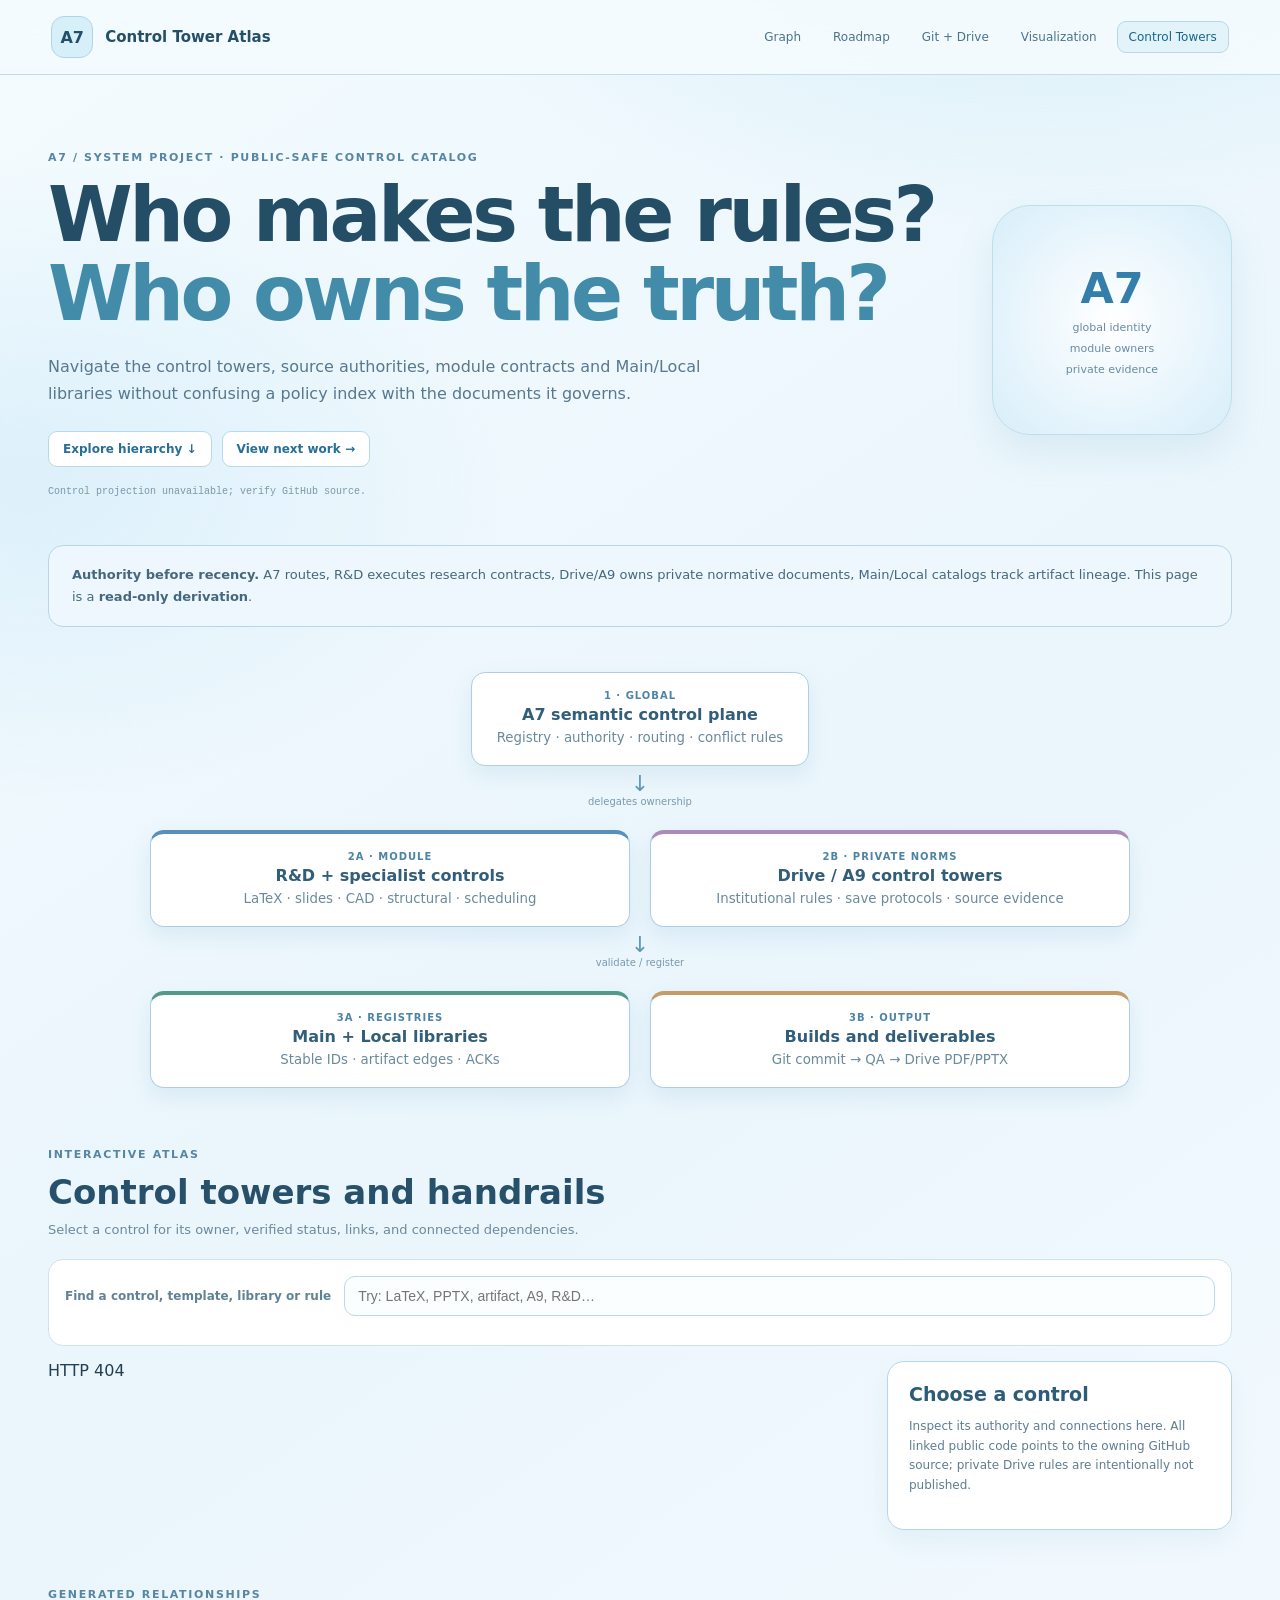
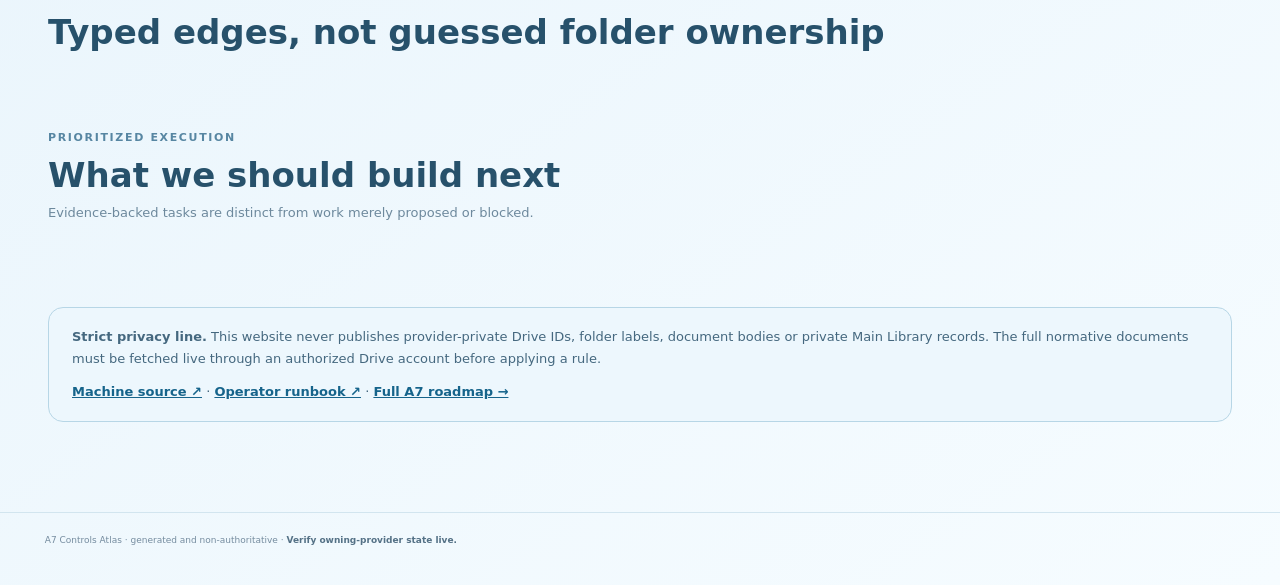
==== site/control-towers.html @ a7146579 "A7-SEQ-000015: add governed control tower atlas and navigable source map" ====
<!doctype html>
<html lang="en"><head><meta charset="utf-8"><meta name="viewport" content="width=device-width,initial-scale=1"><meta name="theme-color" content="#eff8fc">
<title>A7 · Control Tower Navigator</title><meta name="description" content="Evidence-linked public-safe hierarchy: A7 global governance, R&D executable controls, Drive/A9 private authorities, and Main/Local libraries.">
<link rel="stylesheet" href="assets/styles.css"><link rel="stylesheet" href="assets/sky-theme.css"><link rel="stylesheet" href="assets/control-towers.css"></head>
<body><header class="ct-top"><a href="./" class="ct-logo"><span>A7</span><strong>Control Tower Atlas</strong></a><nav aria-label="Control tower navigation"><a href="./">Graph</a><a href="roadmap.html">Roadmap</a><a href="governance.html">Git + Drive</a><a href="visualization-workspace.html">Visualization</a><a class="current" href="control-towers.html" aria-current="page">Control Towers</a></nav></header>
<main class="ct-shell"><section class="ct-hero"><div><p class="ct-eyebrow">A7 / SYSTEM PROJECT · PUBLIC-SAFE CONTROL CATALOG</p><h1>Who makes the rules?<br><em>Who owns the truth?</em></h1><p>Navigate the control towers, source authorities, module contracts and Main/Local libraries without confusing a policy index with the documents it governs.</p><div class="ct-quick"><a href="#explore">Explore hierarchy ↓</a><a href="#priorities">View next work →</a></div><small id="ct-metadata">Loading validated machine projection…</small></div><div class="ct-emblem" aria-hidden="true"><span>A7</span><i>global identity</i><i>module owners</i><i>private evidence</i></div></section>
<section class="ct-boundary"><b>Authority before recency.</b> A7 routes, R&D executes research contracts, Drive/A9 owns private normative documents, Main/Local catalogs track artifact lineage. This page is a <strong>read-only derivation</strong>.</section>
<section class="ct-flow" aria-label="Control hierarchy from master to artifacts">
<div class="ct-level"><span>1 · GLOBAL</span><strong>A7 semantic control plane</strong><small>Registry · authority · routing · conflict rules</small></div><div class="ct-arrow">↓ <small>delegates ownership</small></div>
<div class="ct-parallel"><div class="ct-level module"><span>2A · MODULE</span><strong>R&D + specialist controls</strong><small>LaTeX · slides · CAD · structural · scheduling</small></div><div class="ct-level drive"><span>2B · PRIVATE NORMS</span><strong>Drive / A9 control towers</strong><small>Institutional rules · save protocols · source evidence</small></div></div>
<div class="ct-arrow">↓ <small>validate / register</small></div>
<div class="ct-parallel"><div class="ct-level library"><span>3A · REGISTRIES</span><strong>Main + Local libraries</strong><small>Stable IDs · artifact edges · ACKs</small></div><div class="ct-level artifact"><span>3B · OUTPUT</span><strong>Builds and deliverables</strong><small>Git commit → QA → Drive PDF/PPTX</small></div></div></section>
<section id="explore" class="ct-section"><div class="ct-heading"><p>INTERACTIVE ATLAS</p><h2>Control towers and handrails</h2><span>Select a control for its owner, verified status, links, and connected dependencies.</span></div>
<div class="ct-toolbar"><label for="ct-search">Find a control, template, library or rule</label><input id="ct-search" type="search" placeholder="Try: LaTeX, PPTX, artifact, A9, R&D…"><div id="ct-filters" class="ct-filters"></div></div>
<div class="ct-workspace"><div id="ct-cards" class="ct-cards" role="list"></div><aside id="ct-inspector" class="ct-inspector" aria-live="polite"><h3>Choose a control</h3><p>Inspect its authority and connections here. All linked public code points to the owning GitHub source; private Drive rules are intentionally not published.</p></aside></div></section>
<section class="ct-section"><div class="ct-heading"><p>GENERATED RELATIONSHIPS</p><h2>Typed edges, not guessed folder ownership</h2></div><div class="ct-relations" id="ct-relations"></div></section>
<section class="ct-section" id="priorities"><div class="ct-heading"><p>PRIORITIZED EXECUTION</p><h2>What we should build next</h2><span>Evidence-backed tasks are distinct from work merely proposed or blocked.</span></div><div class="ct-plan" id="ct-plan"></div></section>
<section class="ct-boundary ct-bottom"><strong>Strict privacy line.</strong> This website never publishes provider-private Drive IDs, folder labels, document bodies or private Main Library records. The full normative documents must be fetched live through an authorized Drive account before applying a rule.<p><a href="https://github.com/FabinGurung/JP_A7_System_Registry_and_Knowledge_Graph/blob/main/registry/controls/control-tower-map.json" target="_blank" rel="noreferrer">Machine source ↗</a> · <a href="https://github.com/FabinGurung/JP_A7_System_Registry_and_Knowledge_Graph/blob/main/docs/CONTROL_TOWERS_READ_FIRST.md" target="_blank" rel="noreferrer">Operator runbook ↗</a> · <a href="roadmap.html">Full A7 roadmap →</a></p></section></main>
<footer><span>A7 Controls Atlas · generated and non-authoritative · <strong>Verify owning-provider state live.</strong></span></footer>
<script src="assets/control-towers.js" defer></script></body></html>
---- site/assets/styles.css ----
:root{--bg:#020617;--bg2:#07101f;--panel:#081221cc;--panel2:#0b1628;--line:#1e293b;--line2:#334155;--text:#e5edf7;--muted:#8ea0b8;--violet:#a78bfa;--cyan:#22d3ee;--blue:#60a5fa;--amber:#f59e0b;--green:#34d399;--pink:#f472b6;--danger:#fb7185;--shadow:0 18px 60px #0008;--radius:18px}
*{box-sizing:border-box}html{background:var(--bg);color-scheme:dark}body{margin:0;font-family:Inter,ui-sans-serif,system-ui,-apple-system,BlinkMacSystemFont,"Segoe UI",sans-serif;color:var(--text);background:radial-gradient(1000px 620px at 70% -120px,#312e8144,transparent 62%),radial-gradient(900px 640px at -5% 28%,#08334455,transparent 60%),var(--bg);min-height:100vh}.noise{position:fixed;inset:0;pointer-events:none;opacity:.09;background-image:url("data:image/svg+xml,%3Csvg viewBox='0 0 160 160' xmlns='http://www.w3.org/2000/svg'%3E%3Cfilter id='n'%3E%3CfeTurbulence type='fractalNoise' baseFrequency='.9' numOctaves='3' stitchTiles='stitch'/%3E%3C/filter%3E%3Crect width='100%25' height='100%25' filter='url(%23n)' opacity='.22'/%3E%3C/svg%3E");mix-blend-mode:soft-light}.topbar{height:72px;padding:0 clamp(18px,4vw,56px);display:flex;align-items:center;justify-content:space-between;border-bottom:1px solid #ffffff12;background:#020617c9;backdrop-filter:blur(18px);position:sticky;top:0;z-index:30}.brand{display:flex;align-items:center;gap:12px;color:inherit;text-decoration:none}.brand-mark{display:grid;place-items:center;width:39px;height:39px;border:1px solid #8b5cf6aa;border-radius:12px;background:linear-gradient(145deg,#7c3aed55,#0e749055);box-shadow:inset 0 0 24px #a78bfa22;color:#fff;font-weight:800}.brand strong,.brand small{display:block}.brand strong{font-size:14px;letter-spacing:.02em}.brand small{color:var(--muted);font-size:11px;margin-top:2px}.top-actions{display:flex;align-items:center;gap:12px}.ghost-link,.icon-button{border:1px solid var(--line2);background:#0f172a99;color:var(--text);border-radius:10px;padding:8px 12px;text-decoration:none;font-size:12px}.icon-button{font-size:20px;width:38px;height:38px;padding:0;cursor:pointer}.status-pill{display:flex;gap:7px;align-items:center;border:1px solid #14532d;background:#052e1a88;color:#a7f3d0;border-radius:999px;padding:7px 11px;font-size:11px;font-weight:700}.status-pill i{width:7px;height:7px;background:var(--green);border-radius:50%;box-shadow:0 0 12px var(--green)}.shell{max-width:1500px;margin:0 auto;padding:0 clamp(16px,3.5vw,48px) 80px}.hero{min-height:360px;display:flex;align-items:center;justify-content:space-between;gap:40px;padding:58px 0 32px}.eyebrow,.kicker{margin:0 0 10px;color:#8b9ab0;font-size:10px;font-weight:800;letter-spacing:.18em}.hero h1{font-size:clamp(42px,6vw,78px);line-height:.98;margin:0;letter-spacing:-.055em;max-width:900px}.hero h1 span{background:linear-gradient(90deg,#c4b5fd,#67e8f9 62%,#6ee7b7);-webkit-background-clip:text;background-clip:text;color:transparent}.hero-copy{max-width:720px;color:#9eafc4;font-size:16px;line-height:1.7;margin:22px 0 0}.hero-orbit{width:240px;height:240px;position:relative;flex:0 0 240px;display:grid;place-items:center}.core{width:66px;height:66px;display:grid;place-items:center;border-radius:50%;border:1px solid #a78bfa;background:#111827;box-shadow:0 0 60px #7c3aed88,0 0 0 16px #7c3aed11;font-weight:900;font-size:20px}.orbit{position:absolute;border-radius:50%;border:1px solid #64748b55}.orbit-a{inset:22px;animation:spin 18s linear infinite}.orbit-a:before,.orbit-b:after{content:"";position:absolute;width:9px;height:9px;background:var(--cyan);border-radius:50%;box-shadow:0 0 16px var(--cyan)}.orbit-a:before{left:13px;top:40px}.orbit-b{inset:52px;animation:spin 12s linear reverse infinite}.orbit-b:after{right:1px;bottom:35px;background:var(--violet)}@keyframes spin{to{transform:rotate(360deg)}}.metrics{display:grid;grid-template-columns:repeat(8,1fr);gap:10px;margin:0 0 28px}.metric{border:1px solid var(--line);background:linear-gradient(180deg,#0d1726cc,#08111dcc);border-radius:14px;padding:14px 15px;min-height:86px}.metric strong{display:block;font-size:27px;letter-spacing:-.03em}.metric span{color:var(--muted);font-size:10px;text-transform:uppercase;letter-spacing:.1em}.tabs{display:flex;gap:5px;padding:5px;border:1px solid var(--line);background:#07101dcc;border-radius:13px;width:max-content;max-width:100%;overflow:auto;position:sticky;top:84px;z-index:20;backdrop-filter:blur(18px);margin-bottom:18px}.tab{border:0;background:transparent;color:var(--muted);border-radius:9px;padding:9px 14px;font-weight:700;font-size:12px;cursor:pointer;white-space:nowrap}.tab.active{background:#172033;color:#fff;box-shadow:inset 0 0 0 1px #334155}.view{display:none}.view.active{display:block}.grid-12{display:grid;grid-template-columns:repeat(12,1fr);gap:14px}.span-12{grid-column:span 12}.span-8{grid-column:span 8}.span-7{grid-column:span 7}.span-5{grid-column:span 5}.span-4{grid-column:span 4}.panel{border:1px solid var(--line);background:linear-gradient(180deg,#0b1524e8,#06101ce8);border-radius:var(--radius);padding:20px;box-shadow:0 1px 0 #ffffff08 inset}.panel h2,.section-head h2,.routing-head h2{margin:0;font-size:21px;letter-spacing:-.025em}.panel-head,.section-head,.routing-head{display:flex;align-items:flex-start;justify-content:space-between;gap:20px}.text-button{border:0;background:none;color:#93c5fd;font-weight:700;font-size:12px;cursor:pointer;padding:4px}.muted{color:var(--muted)}.architecture{min-height:390px;display:grid;grid-template-columns:160px 1fr 1fr;gap:18px;align-items:center;padding:22px 0}.arch-node{border:1px solid var(--line2);border-radius:13px;padding:14px;background:#0b1422;position:relative}.arch-node.control{border-color:#7c3aed99;box-shadow:0 0 30px #7c3aed16}.arch-node.profile{border-color:#8b5cf666}.arch-stack{display:grid;gap:8px}.arch-node.module{border-left:3px solid var(--cyan)}.arch-node.repo{border-left:3px solid var(--blue)}.arch-node strong{font-size:12px;display:block}.arch-node small{font-size:9px;color:var(--muted);display:block;margin-top:4px}.authority-rule{display:flex;flex-direction:column;justify-content:center;background:linear-gradient(145deg,#16122bcc,#081221)}.authority-rule h2{font-size:30px;line-height:1.05}.authority-rule>p:not(.kicker){color:#aab8ca;line-height:1.7}.rule-chain{display:flex;gap:7px;flex-wrap:wrap;margin-top:12px}.rule-chain span{font-size:10px;background:#ffffff08;border:1px solid var(--line);padding:7px;border-radius:7px}.rule-chain b{color:var(--violet)}.module-grid{display:grid;grid-template-columns:repeat(7,1fr);gap:9px;margin-top:16px}.module-card{border:1px solid var(--line);border-radius:13px;padding:14px;background:#07111e;min-height:150px;display:flex;flex-direction:column}.module-card .module-dot{width:10px;height:10px;border-radius:50%;background:var(--cyan);box-shadow:0 0 16px var(--cyan);margin-bottom:16px}.module-card.knowledge .module-dot{background:var(--pink);box-shadow:0 0 16px var(--pink)}.module-card h3{font-size:13px;line-height:1.3;margin:0 0 8px}.module-card p{font-size:10px;color:var(--muted);margin:0}.module-card a{margin-top:auto;font-size:10px;color:#7dd3fc;text-decoration:none}.workspace{display:grid;grid-template-columns:190px minmax(0,1fr) 260px;min-height:690px;border:1px solid var(--line);background:#030a13;border-radius:var(--radius);overflow:hidden}.workspace-tools,.inspector{padding:18px;background:#07101d;border-right:1px solid var(--line)}.inspector{border-right:0;border-left:1px solid var(--line);overflow:auto}.workspace-tools hr{border:0;border-top:1px solid var(--line);margin:18px 0}.filter-stack{display:grid;gap:9px}.filter-item{display:flex;align-items:center;gap:8px;font-size:11px;color:#b6c3d2;cursor:pointer}.filter-item i{width:9px;height:9px;border-radius:50%}.filter-item input{accent-color:var(--cyan)}.wide-button{width:100%;padding:9px;border-radius:9px;border:1px solid #32526b;background:#0e749055;color:#cffafe;font-size:11px;font-weight:800;cursor:pointer;margin-bottom:7px}.wide-button.secondary{background:#0f172a;color:#cbd5e1;border-color:var(--line2)}.hint{font-size:10px;line-height:1.6;color:#718399}.canvas-wrap{position:relative;min-width:0;overflow:hidden;background:radial-gradient(circle at 50% 40%,#0e1c2f,#020617 70%)}canvas{display:block;width:100%;height:100%}.canvas-label{position:absolute;left:14px;bottom:12px;color:#52647b;font-size:9px;font-weight:800;letter-spacing:.16em;pointer-events:none}.inspector h3{font-size:16px;margin:5px 0 8px}.inspect-type{display:inline-block;border:1px solid var(--line2);padding:4px 7px;border-radius:999px;font-size:9px;color:#bfd0e3;text-transform:uppercase;letter-spacing:.1em}.inspect-list{display:grid;gap:8px;margin-top:16px}.inspect-row{border-top:1px solid var(--line);padding-top:8px}.inspect-row b,.inspect-row span{display:block;font-size:10px}.inspect-row b{color:#8091a8;text-transform:uppercase;letter-spacing:.08em}.inspect-row span{color:#dce6f2;margin-top:3px;word-break:break-word}.inspector a{color:#7dd3fc;font-size:11px}.legend{display:grid;gap:7px;margin-top:20px}.legend span{display:flex;align-items:center;gap:7px;font-size:10px;color:var(--muted)}.legend i{width:8px;height:8px;border-radius:50%}.routing-head{padding:12px 2px 22px}.routing-head p{max-width:760px}.select-wrap{font-size:9px;text-transform:uppercase;letter-spacing:.12em;color:var(--muted);display:grid;gap:7px}.select-wrap select,.filter-input{border:1px solid var(--line2);background:#07101d;color:var(--text);border-radius:10px;padding:10px;min-width:220px}.route-flow{display:flex;gap:10px;align-items:center;flex-wrap:wrap;margin:0 0 14px;color:#8ea0b8;font-size:11px}.route-flow span{padding:8px 10px;border:1px solid var(--line);border-radius:8px;background:#07101d}.route-flow b{color:var(--violet)}.route-grid{display:grid;grid-template-columns:repeat(5,1fr);gap:10px;margin-bottom:14px}.route-card{border:1px solid var(--line);background:#07111e;border-radius:15px;padding:16px;min-height:205px;position:relative;overflow:hidden}.route-card:before{content:"";position:absolute;left:0;top:0;right:0;height:2px;background:linear-gradient(90deg,var(--cyan),transparent)}.route-card h3{font-size:14px;margin:8px 0}.route-card .fact{font-size:10px;color:#7dd3fc;word-break:break-word}.route-card dl{font-size:9px;color:var(--muted);display:grid;gap:7px}.route-card dt{color:#60738b}.route-card dd{margin:1px 0 0;color:#b8c5d5;word-break:break-word}.route-card a{font-size:10px;color:#67e8f9}.matrix-panel{padding-bottom:5px}.matrix-wrap,.table-wrap{overflow:auto;margin-top:14px}.matrix-wrap table,.data-table{width:100%;border-collapse:collapse;font-size:10px}.matrix-wrap th,.matrix-wrap td,.data-table th,.data-table td{border-bottom:1px solid var(--line);padding:10px 9px;text-align:left;white-space:nowrap}.matrix-wrap th,.data-table th{color:#8292a7;font-size:9px;text-transform:uppercase;letter-spacing:.08em;position:sticky;top:0;background:#081220}.route-ok{color:#86efac}.route-unknown{color:#a5b4fc}.section-head{margin:10px 0 14px}.filter-input{min-width:300px}.data-table td{white-space:normal}.data-table td:nth-child(1),.data-table td:nth-child(3),.data-table td:nth-child(4){white-space:nowrap}.materiality{padding:4px 7px;border-radius:999px;border:1px solid var(--line2);font-size:8px}.materiality.safety{border-color:#9f1239;color:#fda4af;background:#4c051933}.pipeline{display:grid;grid-template-columns:1fr auto 1fr auto 1fr;gap:8px;align-items:center;margin-top:24px}.pipeline-box{border:1px solid var(--line2);border-radius:12px;background:#07111e;padding:14px}.pipeline-box strong{font-size:11px;display:block}.pipeline-box span{font-size:9px;color:var(--muted);line-height:1.5}.pipeline-arrow{color:var(--violet)}.provenance{display:grid;grid-template-columns:120px 1fr;gap:10px 12px;font-size:10px;margin:18px 0 0}.provenance dt{color:#718399}.provenance dd{margin:0;word-break:break-all}.code-block{background:#020817;border:1px solid var(--line);border-radius:12px;padding:15px;overflow:auto;color:#b6e3ff;font:10px/1.65 ui-monospace,SFMono-Regular,Menlo,monospace;max-height:420px}.checksum-list{display:grid;gap:7px;margin-top:16px}.checksum{border:1px solid var(--line);border-radius:9px;padding:9px}.checksum b,.checksum code{display:block}.checksum b{font-size:10px}.checksum code{font-size:8px;color:#718399;word-break:break-all;margin-top:4px}.search-overlay{position:fixed;inset:0;background:#020617dd;backdrop-filter:blur(14px);z-index:100;display:none;align-items:flex-start;justify-content:center;padding:11vh 18px}.search-overlay.open{display:flex}.search-modal{width:min(760px,100%);border:1px solid #475569;background:#07101d;border-radius:17px;box-shadow:var(--shadow);overflow:hidden}.search-line{display:grid;grid-template-columns:auto 1fr auto;align-items:center;gap:12px;padding:14px 16px;border-bottom:1px solid var(--line)}.search-line input{border:0;outline:0;background:none;color:#fff;font-size:15px}.search-line kbd{font-size:8px;border:1px solid var(--line2);border-radius:5px;padding:4px;color:var(--muted)}.search-results{max-height:55vh;overflow:auto;padding:8px}.search-result{display:flex;justify-content:space-between;gap:20px;padding:11px;border-radius:10px;cursor:pointer}.search-result:hover,.search-result.active{background:#111c2e}.search-result strong{font-size:11px}.search-result small{display:block;color:var(--muted);font-size:9px;margin-top:3px}.result-type{font-size:8px;color:#7dd3fc;text-transform:uppercase;letter-spacing:.1em}footer{max-width:1500px;margin:0 auto;padding:22px clamp(16px,3.5vw,48px) 40px;border-top:1px solid #ffffff10;color:#5e7087;font-size:9px;display:flex;justify-content:space-between;gap:15px}.error-card{border:1px solid #7f1d1d;background:#450a0a55;padding:18px;border-radius:14px;color:#fecaca}
@media(max-width:1180px){.metrics{grid-template-columns:repeat(4,1fr)}.module-grid{grid-template-columns:repeat(4,1fr)}.route-grid{grid-template-columns:repeat(3,1fr)}.workspace{grid-template-columns:160px minmax(0,1fr) 220px}.span-8,.span-4{grid-column:span 12}.architecture{min-height:330px}}
@media(max-width:780px){.topbar{height:62px}.brand small,.ghost-link{display:none}.shell{padding-left:12px;padding-right:12px}.hero{min-height:300px;padding-top:38px}.hero-orbit{display:none}.metrics{grid-template-columns:repeat(2,1fr)}.tabs{top:69px;width:100%}.grid-12{display:block}.panel{margin-bottom:12px}.module-grid{grid-template-columns:repeat(2,1fr)}.architecture{grid-template-columns:1fr}.workspace{display:block;min-height:0}.workspace-tools{border-right:0;border-bottom:1px solid var(--line)}.inspector{border-left:0;border-top:1px solid var(--line)}.canvas-wrap{height:560px}.filter-stack{grid-template-columns:repeat(2,1fr)}.route-grid{grid-template-columns:1fr}.routing-head,.section-head{display:block}.select-wrap{margin-top:14px}.filter-input{min-width:100%;margin-top:12px}.pipeline{grid-template-columns:1fr}.pipeline-arrow{text-align:center;transform:rotate(90deg)}footer{display:block}.hero h1{font-size:44px}}


/* Pinned A7 visualization workspace */
.ws-pinned-link,.tabs .ws-tab-link{display:inline-flex;align-items:center;gap:6px;padding:9px 13px;border:1px solid #8062b6;border-radius:10px;background:#32244b;color:#eedfff;text-decoration:none;font-size:11px;font-weight:800;white-space:nowrap}
.tabs .ws-tab-link{border-radius:9px}
.ws-home-pin{margin:0 0 25px;padding:16px 20px;border-radius:15px;border:1px solid #7459ab6e;background:linear-gradient(90deg,#27183dd0,#071b2cc9);display:flex;align-items:center;justify-content:space-between;gap:20px}
.ws-home-pin b{font-size:14px}.ws-home-pin p{font-size:11px;color:#abbbd1;line-height:1.5;margin:5px 0 0}.ws-home-pin a{padding:10px 13px;color:#f3e8ff;border:1px solid #a78bfa77;border-radius:9px;text-decoration:none;white-space:nowrap;font-size:11px;font-weight:750}
.ws-page{max-width:1440px}.ws-hero{padding:62px 0 40px}.ws-hero h1{font-size:clamp(42px,6vw,78px);line-height:1.03;letter-spacing:-.05em;margin:0}.ws-hero h1 span{color:transparent;background:linear-gradient(90deg,#bca5ff,#67e8f9);-webkit-background-clip:text;background-clip:text}.ws-hero>p:not(.eyebrow){color:#afbbcd;font-size:15px;line-height:1.75;max-width:830px}.ws-headlinks{display:flex;flex-wrap:wrap;gap:10px;margin:21px 0}.ws-headlinks a{padding:10px 13px;border:1px solid #6f59a9;border-radius:10px;background:#31234a;color:#eee5ff;text-decoration:none;font-size:11px;font-weight:700}.ws-hero small{font:10px/1.7 ui-monospace,monospace;color:#7b91ac}.ws-principle{display:flex;gap:22px;align-items:center;border:1px solid #7452b566;background:linear-gradient(115deg,#251742bb,#081826);border-radius:18px;padding:22px;margin:10px 0 50px}.ws-a7-orb{width:72px;height:72px;flex:0 0 72px;display:grid;place-items:center;border-radius:50%;border:1px solid #a78bfa;background:#21143e;color:white;box-shadow:0 0 36px #8b5cf63c;font-size:22px;font-weight:900}.ws-principle h2{font-size:22px;margin:0 0 8px}.ws-principle p:last-child{font-size:12px;color:#adc0d7;line-height:1.7;margin:0}.ws-section-heading{margin:25px 0}.ws-section-heading h2{font-size:clamp(24px,3vw,34px);letter-spacing:-.025em;margin:0}.ws-section-heading p:last-child:not(.kicker){font-size:12px;color:#94a8c0;line-height:1.7}.ws-lanes{display:grid;grid-template-columns:repeat(3,minmax(0,1fr));gap:14px}.ws-lane,.ws-panel{min-width:0;background:#091525;border:1px solid #283751;border-radius:18px;padding:19px}.ws-lane{display:flex;flex-direction:column;gap:12px}.ws-lane-head{display:flex;align-items:center;gap:13px}.ws-index{font:23px ui-monospace,monospace;color:#aa96fb}.ws-lane-head h3{font-size:19px;margin:0}.ws-lane-head p{font-size:11px;color:#9cb4ca;margin:4px 0 0}.ws-state{align-self:flex-start;border:1px solid #475569;border-radius:999px;padding:5px 9px;font-size:9px;font-weight:800;letter-spacing:.05em}.ws-live{color:#a4f4d6;border-color:#147d64;background:#065f4633}.ws-export{color:#ffd08b;border-color:#a16207;background:#78350f33}.ws-planned{color:#dac4ff;border-color:#7954ba;background:#4c1d9530}.ws-art{height:112px;display:grid;place-content:center;white-space:pre;text-align:center;background:radial-gradient(circle,#1b2841,#07111e 78%);border:1px solid #293750;border-radius:13px;color:#9fe8ef;font:12px/1.8 ui-monospace,SFMono-Regular,monospace;overflow:hidden}.ws-why{color:#b2c5d6;font-size:11px;line-height:1.6;min-height:58px;margin:0}.ws-now,.ws-gate{border-top:1px solid #22334b;padding-top:12px}.ws-now b,.ws-gate b{font-size:9px;letter-spacing:.08em;color:#89b7d9}.ws-now p,.ws-gate p{color:#bbcadc;font-size:11px;line-height:1.6;margin:5px 0 0}.ws-section{margin-top:60px}.ws-pipeline{display:flex;gap:10px;align-items:stretch}.ws-pipeline>div{flex:1;border:1px solid #2d4058;background:#0b1929;border-radius:14px;padding:19px}.ws-pipeline small{display:block;font-size:9px;color:#ad98ff;letter-spacing:.14em}.ws-pipeline b{display:block;font-size:14px;margin:10px 0}.ws-pipeline p{font-size:11px;line-height:1.6;color:#95acc3}.ws-pipeline>span{align-self:center;color:#a78bfa;font-size:25px}.ws-two{display:grid;grid-template-columns:repeat(2,minmax(0,1fr));gap:15px}.ws-panel h3{font-size:17px;margin:0 0 15px}.ws-panel ol{margin:0;padding-left:20px}.ws-panel li{font-size:11px;line-height:1.75;color:#abbdd3;padding:5px 0}.ws-evidence-link{display:grid;grid-template-columns:1fr auto;gap:4px;border-top:1px solid #26374c;padding:10px 0;text-decoration:none}.ws-evidence-link strong{font-size:11px;color:#cfe6fa}.ws-evidence-link span{grid-column:1;color:#7f9db6;font-size:9px;word-break:break-word}.ws-evidence-link b{grid-column:2;grid-row:1/3;color:#8be4f1}.ws-evidence>p{font-size:11px;color:#8fa5be;line-height:1.6}.ws-footer-rule{padding:25px;border:1px solid #7452b566;background:#19152b66;border-radius:16px}.ws-footer-rule h2{font-size:23px;margin-top:0}.ws-footer-rule p{color:#aebdd2;font-size:12px;line-height:1.7}.ws-footer-rule a{color:#97eaff;font-size:12px}
@media(max-width:1000px){.ws-lanes{grid-template-columns:repeat(2,minmax(0,1fr))}}
@media(max-width:700px){.ws-lanes,.ws-two{grid-template-columns:1fr}.ws-pipeline{display:block}.ws-pipeline>span{display:block;text-align:center;transform:rotate(90deg);padding:8px}.ws-principle{align-items:flex-start}.ws-a7-orb{width:46px;height:46px;flex-basis:46px;font-size:16px}.ws-principle h2{font-size:18px}.ws-home-pin{display:block}.ws-home-pin a{display:inline-block;margin-top:12px}.ws-pinned-link{font-size:9px;padding:7px 8px}.ws-hero{padding-top:36px}}
---- site/assets/sky-theme.css ----
/*
 * A7 Sky Mist theme · governed visual layer · 2026-10-09
 * Calming light/sky blue palette. Presentation only; never edits authority data.
 * This stylesheet MUST load after all existing page CSS (including standalone inline styles).
 */
:root{
  color-scheme:light;
  --bg:#eff8fc;--bg2:#e8f5fb;
  --panel:#ffffffed;--panel2:#f7fcff;
  --line:#d1e4ee;--line2:#b8d3e1;
  --text:#243e52;--muted:#59768b;
  --violet:#6d75b9;--cyan:#197fa6;--blue:#267eac;
  --amber:#9a6a28;--green:#257b69;--pink:#b46c93;--danger:#b65d66;
  --shadow:0 16px 46px #6597ae18;--radius:18px;
}
html{background:#edf8fc;color-scheme:light}
body{
  color:var(--text);
  background:
    radial-gradient(900px 520px at 78% -140px,#a9dcf16b,transparent 70%),
    radial-gradient(740px 490px at 2% 22%,#d3ecfaad,transparent 65%),
    linear-gradient(145deg,#f3fbfe 0%,#eaf5fc 48%,#f6fcff 100%);
}
.noise{opacity:.025;mix-blend-mode:multiply}
a{color:#16648b}
a:hover{color:#0d5174}
:focus-visible{outline:3px solid #3598c1;outline-offset:3px}
.topbar{background:#f8fcffed;border-bottom:1px solid #cbdfea;box-shadow:0 3px 20px #82acc20e}
.brand-mark{
  color:#18577c;border-color:#9bcde4;
  background:linear-gradient(145deg,#e5f6ff,#b9e4f5);
  box-shadow:inset 0 0 16px #9dd8f266,0 5px 15px #7fb3ca26;
}
.brand strong{color:#28495f}
.brand small,.muted,.hint,.eyebrow,.kicker{color:#638096}
.ghost-link,.icon-button{background:#fff;color:#345a72;border-color:#bfd7e5}
.ghost-link:hover,.icon-button:hover{background:#e4f4fc}
.status-pill{background:#e5f5ed;color:#25735b;border-color:#a8d4bf}
.status-pill i{background:#359d78;box-shadow:0 0 8px #70ba97}
.hero h1,.ws-hero h1{color:#24465d}
.hero h1 span,.ws-hero h1 span{
  color:transparent;
  background:linear-gradient(90deg,#2679ac,#3e95ba 62%,#5b8b97);
  background-clip:text;-webkit-background-clip:text;
}
.hero-copy,.ws-hero>p:not(.eyebrow){color:#57748a}
.orbit{border-color:#9cc9db99}
.orbit-a:before{background:#4b9ec0;box-shadow:0 0 14px #7abfdd}
.orbit-b:after{background:#8b9dc5;box-shadow:0 0 14px #bbc8e2}
.core{background:#f9fdff;color:#27709a;border-color:#a3cfe0;box-shadow:0 0 34px #80c2de66,0 0 0 16px #b3e0f255}
.metric,.panel,.module-card,.route-card,.arch-node,.rule-chain span{
  background:#ffffffed;border-color:#cfe2ed;box-shadow:0 7px 22px #91bacd14;
}
.metric strong{color:#2e6687}
.metric span{color:#587a90}
.tabs{background:#e7f3fbe8;border-color:#c8dfeb;box-shadow:0 6px 18px #95bdcf26}
.tab{color:#56738b}
.tab:hover{background:#d9ecf7;color:#315973}
.tab.active{background:#fff;color:#26749c;box-shadow:inset 0 0 0 1px #a8d3e7,0 3px 8px #91bace24}
.panel h2,.section-head h2,.routing-head h2{color:#2d5269}
.text-button{color:#277aa5}
.arch-node.control{border-color:#a6c9dd;box-shadow:0 0 18px #a6c9dd2a}
.arch-node.profile{border-color:#b8c9e1}
.arch-node.module{border-left-color:#4c9bbb}
.arch-node.repo{border-left-color:#76a6d0}
.arch-node strong,.module-card h3{color:#2c526d}
.arch-node small,.module-card p{color:#6c8396}
.module-card .module-dot{background:#438fb7;box-shadow:0 0 11px #b1d9e8}
.module-card.knowledge .module-dot{background:#a984b8;box-shadow:0 0 10px #d7c8e2}
.module-card a{color:#2a7eaa}
.authority-rule{background:linear-gradient(145deg,#eff8fe,#e8f2fc)}
.authority-rule>p:not(.kicker){color:#57748b}
.rule-chain b{color:#6680b2}
.workspace{border-color:#c9dee9;background:#f8fcff;box-shadow:var(--shadow)}
.workspace-tools,.inspector{background:#f7fbff;border-color:#d0e3ee}
.workspace-tools hr{border-color:#dceaf1}
.workspace-tools h3,.inspector h3{color:#2d536b}
.filter-item{color:#526c80}
.filter-item input{accent-color:#347d9f}
.wide-button{background:#dbf0fa;border-color:#b0d3e5;color:#216688}
.wide-button:hover{background:#c9e9f8}
.wide-button.secondary{background:#fff;color:#537187;border-color:#cbdee8}
.canvas-wrap{
  background:
    linear-gradient(#d9eaf350 1px,transparent 1px),
    linear-gradient(90deg,#d9eaf350 1px,transparent 1px),
    radial-gradient(circle at 50% 43%,#fafdff,#e5f3fa 85%);
  background-size:28px 28px,28px 28px,auto;
}
.canvas-label{color:#799cb0}
.inspector .muted,.inspect-row b{color:#698497}
.inspector a{color:#177ca6}
.inspect-type{border-color:#bcd8e7;background:#edf8fc;color:#47748b}
.inspect-row{border-top-color:#d8e8f1}
.inspect-row span{color:#3a5c73}
.routing-head p{color:#6c8194}
.select-wrap{color:#5e7c91}
.select-wrap select,.filter-input{background:#fff;border-color:#bdd7e5;color:#2c5269}
.route-flow{color:#648096}
.route-flow span{background:#fff;border-color:#cadee9}
.route-flow b{color:#5a90b2}
.route-card:before{background:linear-gradient(90deg,#5ba7c8,transparent)}
.route-card .fact{color:#307fa4}
.route-card dt{color:#718da2}
.route-card dd{color:#3c5a70}
.route-card a{color:#267da4}
.matrix-wrap th,.data-table th{background:#e8f3fa;color:#4b728a}
.matrix-wrap td,.data-table td,.matrix-wrap th,.data-table th{border-bottom-color:#d5e5ef}
.route-ok{color:#247b63}
.route-unknown{color:#697fac}
.materiality{border-color:#d5dfe7;color:#4c6378;background:#f7fbfe}
.materiality.safety{border-color:#ecc5c6;background:#fff1f0;color:#a94e5a}
.pipeline-box,.checksum,.code-block{background:#f6fbfe;border-color:#c9e0eb}
.pipeline-box strong,.checksum b{color:#345b71}
.pipeline-box span,.checksum code{color:#678599}
.pipeline-arrow{color:#598fb4}
.code-block{color:#2c6c8d}
.provenance dt{color:#64879b}
.provenance dd{color:#34586f}
.search-overlay{background:#c8dfeab8}
.search-modal{background:#fbfdff;border-color:#b7d1e0;box-shadow:0 18px 50px #608fa744}
.search-line{border-color:#d2e3ed}
.search-line input{color:#243e52}
.search-line kbd{border-color:#bfd7e4;color:#54788d}
.search-result:hover,.search-result.active{background:#e5f3fa}
.search-result strong{color:#2c4d63}
.search-result small{color:#6b8495}
.result-type{color:#2b7da8}
footer{border-top-color:#d2e5ef;color:#758c9f}
footer strong{color:#547186}
.error-card{border-color:#edc8c4;background:#fff4f2;color:#9d4e4b}
/* Pinned strategy workspace */
.ws-pinned-link,.tabs .ws-tab-link{
  background:#e3f2fc;border-color:#acd6eb;color:#256888;
}
.ws-pinned-link:hover,.tabs .ws-tab-link:hover{background:#d5ebf9}
.ws-home-pin,.ws-principle{
  background:linear-gradient(105deg,#e8f6fd,#f7fbff);
  border-color:#bddcea;box-shadow:0 9px 24px #9ac7da24;
}
.ws-home-pin b,.ws-principle h2{color:#2f627e}
.ws-home-pin p,.ws-principle p:last-child{color:#5e7c90}
.ws-home-pin a,.ws-headlinks a{
  background:#fff;color:#29769d;border-color:#a8d5e7;
}
.ws-a7-orb{background:#e4f6fc;color:#277ca7;border-color:#a1d3e8;box-shadow:0 0 20px #afdeef99}
.ws-hero small{color:#688ea4}
.ws-section-heading h2{color:#2d536d}
.ws-section-heading p:last-child:not(.kicker){color:#627f92}
.ws-lane,.ws-panel,.ws-pipeline>div{background:#fff;border-color:#cbdfe9;box-shadow:0 5px 21px #8ab7cc1b}
.ws-index{color:#5287af}
.ws-lane-head h3,.ws-panel h3{color:#2b566e}
.ws-lane-head p,.ws-why,.ws-now p,.ws-gate p{color:#536e84}
.ws-state{border-color:#c8dce7}
.ws-live{background:#e7f5ee;border-color:#a6d6bd;color:#287b61}
.ws-export{background:#fff4e2;border-color:#e5c999;color:#906320}
.ws-planned{background:#edf0fc;border-color:#b6c8e9;color:#526fa2}
.ws-art{background:radial-gradient(circle,#eff9fe,#e2f1f9 90%);color:#317899;border-color:#d1e4ef}
.ws-now,.ws-gate{border-top-color:#dbe9f0}
.ws-now b,.ws-gate b{color:#4b84a4}
.ws-pipeline small{color:#5c82a6}
.ws-pipeline b{color:#31586d}
.ws-pipeline p,.ws-panel li,.ws-evidence>p{color:#667f92}
.ws-pipeline>span{color:#6096b7}
.ws-evidence-link{border-top-color:#d9e8ef}
.ws-evidence-link strong{color:#2d6784}
.ws-evidence-link span{color:#637f94}
.ws-evidence-link b{color:#3b8eaf}
.ws-footer-rule{background:#eaf6fd;border-color:#c5dce8}
.ws-footer-rule h2{color:#315a72}
.ws-footer-rule p{color:#5b798f}
.ws-footer-rule a{color:#267da4}
/* Other A7 pages (governance and roadmap) use historically inlined CSS.
   Only these page roots get the following standalone overrides. */
body.standalone-page{
  background:linear-gradient(140deg,#f5fcff,#eaf5fc 55%,#f5fbfe);
  color:#29465a;
}
.standalone-page header{
  background:#fafdffdf;border-bottom:1px solid #c9dfec;
  box-shadow:0 4px 20px #82bad122;
}
.standalone-page h1,.standalone-page h2,.standalone-page h3{color:#244960}
.standalone-page a{color:#24779f}
.standalone-page a:hover{color:#0d6084}
.standalone-page .dim,.standalone-page .eyebrow{color:#627d92}
.standalone-page .card,.standalone-page .metric{
  background:#fff;border:1px solid #c9e0ec;box-shadow:0 8px 26px #92b8cb1c;
}
.standalone-page .card p{color:#587589}
.standalone-page .card small{color:#347f94}
.standalone-page .tag{background:#e7f4fb;color:#376e90;border-color:#b7d9e9}
.standalone-page .notice{
  background:#fff8e9;border-left-color:#d8aa60;color:#735925;
  box-shadow:0 3px 17px #d1bf8d14;
}
.standalone-page .eyebrow{color:#557f97}
.standalone-page .metric strong{color:#2c7096}
@media(prefers-reduced-motion:reduce){
  .orbit{animation:none}
}

/* Compact, usable header on phones with all governance links preserved. */
@media(max-width:880px){
  .topbar{height:auto;min-height:64px;flex-wrap:wrap;gap:10px;padding-block:10px}
  .top-actions{flex:1 1 240px;flex-wrap:wrap;justify-content:flex-end;gap:7px}
  .tabs{position:static}
}
@media(max-width:520px){
  .top-actions{justify-content:flex-start}
  .ws-pinned-link{font-size:10px;padding:7px 10px}
  .hero{padding-top:32px}
  .status-pill{padding:6px 8px}
}
---- site/assets/control-towers.css ----
/* A7 Sky Mist Control Towers interactive atlas */
*{box-sizing:border-box}html{scroll-behavior:smooth}.ct-top{display:flex;align-items:center;justify-content:space-between;flex-wrap:wrap;gap:16px;position:sticky;top:0;z-index:20;padding:16px clamp(16px,4vw,56px);background:#f5fbfeec;border-bottom:1px solid #c4dce9;backdrop-filter:blur(18px)}.ct-logo{display:flex;gap:12px;align-items:center;color:#234f69;text-decoration:none}.ct-logo span{width:42px;height:42px;border-radius:13px;background:#d7eff9;border:1px solid #aed5e7;display:grid;place-items:center;font-weight:900}.ct-logo strong{font-size:15px}.ct-top nav{display:flex;flex-wrap:wrap;gap:8px}.ct-top nav a{font-size:12px;color:#49748c;text-decoration:none;padding:8px 11px;border:1px solid transparent;border-radius:9px}.ct-top nav a:hover,.ct-top nav .current{color:#16668e;background:#e2f3fa;border-color:#b6d8e9}.ct-shell{max-width:1480px;margin:auto;padding:0 clamp(15px,3.8vw,48px) 90px}.ct-hero{display:flex;justify-content:space-between;align-items:center;gap:30px;padding:65px 0 45px}.ct-eyebrow,.ct-heading p{letter-spacing:.15em;color:#5786a2;font-weight:800;font-size:11px}.ct-hero h1{font-size:clamp(39px,6vw,77px);line-height:1.03;letter-spacing:-.045em;color:#244d66;margin:10px 0 20px}.ct-hero em{font-style:normal;color:#428ba9}.ct-hero p:not(.ct-eyebrow){max-width:700px;color:#58788d;font-size:16px;line-height:1.7}.ct-hero small{display:block;margin-top:17px;color:#7a98a9;font:10px/1.6 ui-monospace,monospace}.ct-quick{display:flex;flex-wrap:wrap;gap:10px;margin-top:23px}.ct-quick a{color:#276f96;padding:10px 14px;border-radius:9px;border:1px solid #b7d9eb;background:#fff;text-decoration:none;font-size:12px;font-weight:750}.ct-emblem{flex:0 0 240px;min-height:230px;border-radius:38px;background:radial-gradient(circle,#fff,#d7eefa);border:1px solid #bedfea;display:flex;flex-direction:column;align-items:center;justify-content:center;gap:8px;box-shadow:0 18px 35px #81b3cb2d}.ct-emblem>span{font-weight:900;font-size:43px;color:#337eaa}.ct-emblem i{font-size:11px;color:#668ba2;font-style:normal}.ct-boundary{padding:18px 23px;border:1px solid #b7d6e6;background:#edf7fd;border-radius:15px;line-height:1.7;color:#45687f;font-size:13px}.ct-flow{max-width:1130px;margin:45px auto 60px;display:flex;flex-direction:column;align-items:center;gap:5px}.ct-level{border:1px solid #afcfe0;border-radius:14px;background:#fff;min-width:275px;flex:1;max-width:480px;padding:17px 25px;box-shadow:0 9px 20px #7bb2c62a;text-align:center}.ct-level span{display:block;color:#4c84a5;font-size:10px;letter-spacing:.1em;font-weight:800}.ct-level strong{display:block;color:#325e79;font-size:16px;margin:4px 0}.ct-level small{color:#698a9d;display:block;line-height:1.5}.ct-level.module{border-top:4px solid #5790bd}.ct-level.drive{border-top:4px solid #ad8bb8}.ct-level.library{border-top:4px solid #549a8a}.ct-level.artifact{border-top:4px solid #c49c65}.ct-parallel{display:flex;gap:20px;justify-content:center;width:100%}.ct-arrow{height:54px;text-align:center;color:#5f9abb;font-size:22px}.ct-arrow small{display:block;font-size:10px;color:#7b99ad}.ct-section{margin-top:58px}.ct-heading{margin-bottom:21px}.ct-heading h2{color:#27516b;font-size:clamp(22px,3vw,34px);margin:0 0 7px}.ct-heading>span{color:#6d899d;font-size:13px}.ct-toolbar{background:#fff;border:1px solid #cee3ef;border-radius:15px;padding:16px;display:flex;flex-wrap:wrap;gap:13px;align-items:center;margin-bottom:15px}.ct-toolbar label{font-size:12px;color:#5f8295;font-weight:650}.ct-toolbar input{flex:1 1 270px;min-width:150px;padding:11px 13px;border:1px solid #bfd8e6;background:#fbfeff;border-radius:11px;color:#31566c;font-size:14px}.ct-filters{flex:1 1 100%;display:flex;flex-wrap:wrap;gap:7px}.ct-filters button{padding:7px 12px;font-size:11px;border:1px solid #c6dce8;background:#f3fafc;color:#507991;border-radius:100px;cursor:pointer}.ct-filters button[aria-pressed=true]{background:#d1edfa;color:#1e648b;border-color:#8cc2dd}.ct-workspace{display:grid;grid-template-columns:minmax(0,1fr) 345px;align-items:start;gap:15px}.ct-cards{display:grid;grid-template-columns:repeat(3,minmax(0,1fr));gap:11px}.ct-card{background:#fff;border:1px solid #ccdfeb;border-radius:14px;padding:15px;cursor:pointer;text-align:left;min-height:152px;display:flex;flex-direction:column;gap:9px;transition:border-color .15s,box-shadow .15s}.ct-card:hover,.ct-card[aria-pressed=true]{border-color:#6aa9c9;box-shadow:0 10px 25px #9fc6d838}.ct-card .ct-kind{font-size:10px;color:#5689a5;text-transform:uppercase;letter-spacing:.08em;font-weight:800}.ct-card strong{font-size:15px;color:#2b5975;line-height:1.32}.ct-card small{font-size:11px;color:#688496;line-height:1.5}.ct-card .ct-chip{align-self:start;font-size:9px;color:#5d8195;border-radius:5px;background:#ecf6fb;padding:4px 7px;margin-top:auto}.ct-inspector{background:#fff;border:1px solid #b8d5e5;border-radius:17px;padding:21px;position:sticky;top:93px;box-shadow:0 12px 25px #a0c7d32a}.ct-inspector h3{font-size:19px;color:#2c5c78;margin:0 0 12px}.ct-inspector p,.ct-inspector li{font-size:12px;line-height:1.65;color:#5e7d90}.ct-inspector code{word-break:break-word}.ct-inspector a{display:inline-block;color:#22769f;margin-top:9px;word-break:break-word}.ct-connection{font-size:11px;padding:8px 0;border-bottom:1px solid #e0eef6}.ct-connection strong{display:block;color:#35637e}.ct-connection span{color:#718ca2}.ct-relations{display:grid;grid-template-columns:repeat(3,minmax(0,1fr));gap:9px}.ct-edge{background:#fff;border:1px solid #cddfea;border-radius:10px;padding:12px;font-size:11px;color:#648297;line-height:1.55}.ct-edge b{color:#2e6583}.ct-edge span{display:block;font-size:10px;color:#8a9ba9}.ct-plan{display:grid;grid-template-columns:repeat(2,minmax(0,1fr));gap:12px}.ct-step{border:1px solid #c8e0ec;background:#fff;border-radius:13px;padding:18px}.ct-step h3{font-size:16px;color:#2d607d;margin:6px 0}.ct-step p{font-size:12px;line-height:1.7;color:#648296}.ct-step span{font-size:10px;font-weight:800;color:#507e98}.ct-bottom{margin-top:65px}.ct-bottom p{margin:11px 0 0}.ct-bottom a{font-weight:650}@media(max-width:1200px){.ct-cards{grid-template-columns:repeat(2,minmax(0,1fr))}.ct-workspace{grid-template-columns:minmax(0,1fr) 300px}}@media(max-width:860px){.ct-workspace{display:block}.ct-inspector{margin-top:14px;position:static}.ct-relations{grid-template-columns:repeat(2,minmax(0,1fr))}.ct-emblem{display:none}}@media(max-width:580px){.ct-top nav{gap:2px}.ct-top nav a{padding:6px 8px;font-size:10px}.ct-hero{padding:36px 0 28px}.ct-cards,.ct-relations,.ct-plan{grid-template-columns:1fr}.ct-parallel{display:block}.ct-level{margin:10px auto;max-width:none}.ct-hero h1{font-size:42px}}@media(prefers-reduced-motion:reduce){.ct-card{transition:none}html{scroll-behavior:auto}}
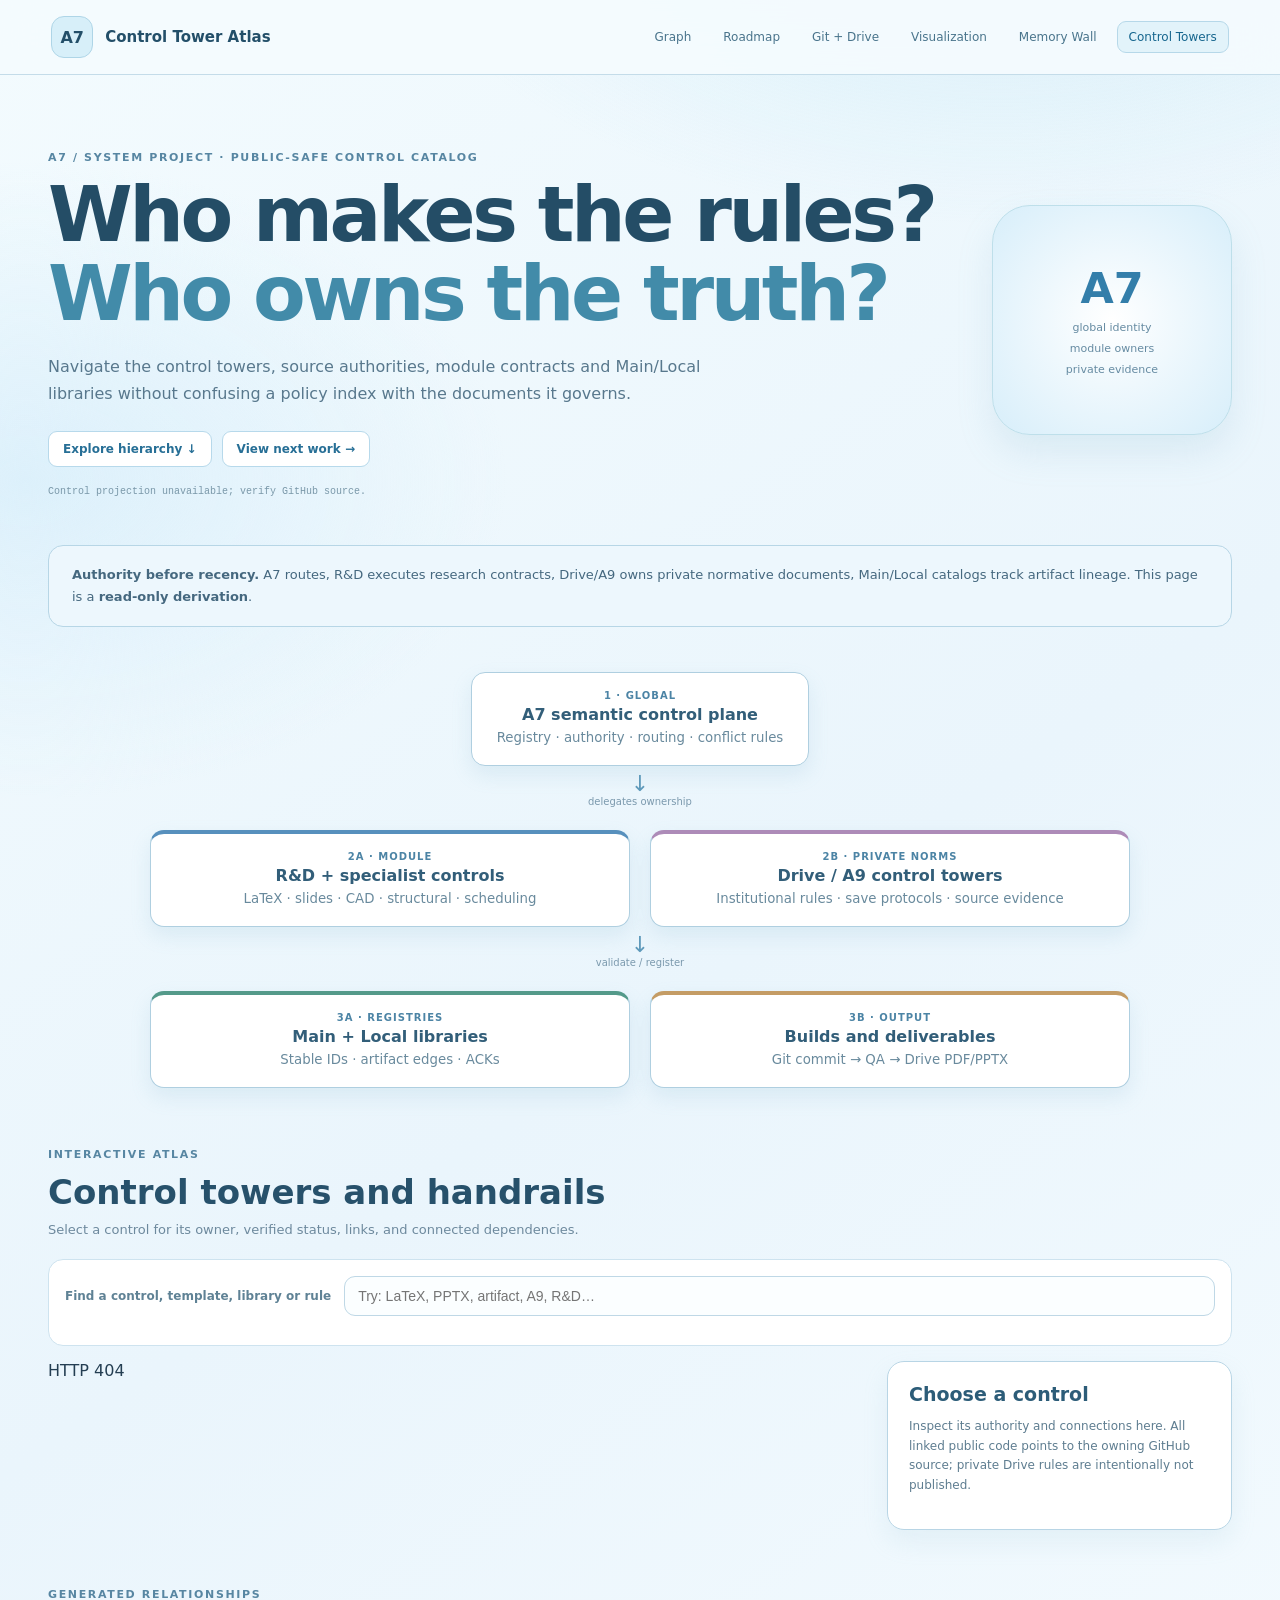
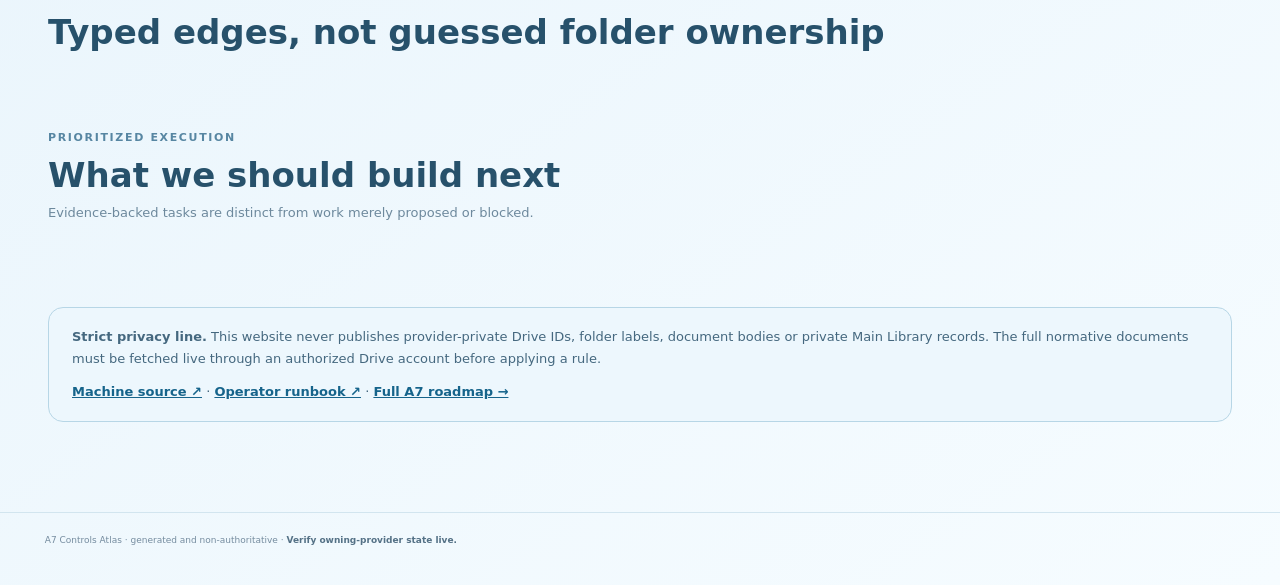
==== commit 15685f9b: "A7-SEQ-000017: pin Memory Wall entrance and add reproducible site CI" ====
--- a/site/control-towers.html
+++ b/site/control-towers.html
@@ -2,7 +2,7 @@
 <html lang="en"><head><meta charset="utf-8"><meta name="viewport" content="width=device-width,initial-scale=1"><meta name="theme-color" content="#eff8fc">
 <title>A7 · Control Tower Navigator</title><meta name="description" content="Evidence-linked public-safe hierarchy: A7 global governance, R&D executable controls, Drive/A9 private authorities, and Main/Local libraries.">
 <link rel="stylesheet" href="assets/styles.css"><link rel="stylesheet" href="assets/sky-theme.css"><link rel="stylesheet" href="assets/control-towers.css"></head>
-<body><header class="ct-top"><a href="./" class="ct-logo"><span>A7</span><strong>Control Tower Atlas</strong></a><nav aria-label="Control tower navigation"><a href="./">Graph</a><a href="roadmap.html">Roadmap</a><a href="governance.html">Git + Drive</a><a href="visualization-workspace.html">Visualization</a><a class="current" href="control-towers.html" aria-current="page">Control Towers</a></nav></header>
+<body><header class="ct-top"><a href="./" class="ct-logo"><span>A7</span><strong>Control Tower Atlas</strong></a><nav aria-label="Control tower navigation"><a href="./">Graph</a><a href="roadmap.html">Roadmap</a><a href="governance.html">Git + Drive</a><a href="visualization-workspace.html">Visualization</a><a href="memory-wall.html">Memory Wall</a><a class="current" href="control-towers.html" aria-current="page">Control Towers</a></nav></header>
 <main class="ct-shell"><section class="ct-hero"><div><p class="ct-eyebrow">A7 / SYSTEM PROJECT · PUBLIC-SAFE CONTROL CATALOG</p><h1>Who makes the rules?<br><em>Who owns the truth?</em></h1><p>Navigate the control towers, source authorities, module contracts and Main/Local libraries without confusing a policy index with the documents it governs.</p><div class="ct-quick"><a href="#explore">Explore hierarchy ↓</a><a href="#priorities">View next work →</a></div><small id="ct-metadata">Loading validated machine projection…</small></div><div class="ct-emblem" aria-hidden="true"><span>A7</span><i>global identity</i><i>module owners</i><i>private evidence</i></div></section>
 <section class="ct-boundary"><b>Authority before recency.</b> A7 routes, R&D executes research contracts, Drive/A9 owns private normative documents, Main/Local catalogs track artifact lineage. This page is a <strong>read-only derivation</strong>.</section>
 <section class="ct-flow" aria-label="Control hierarchy from master to artifacts">
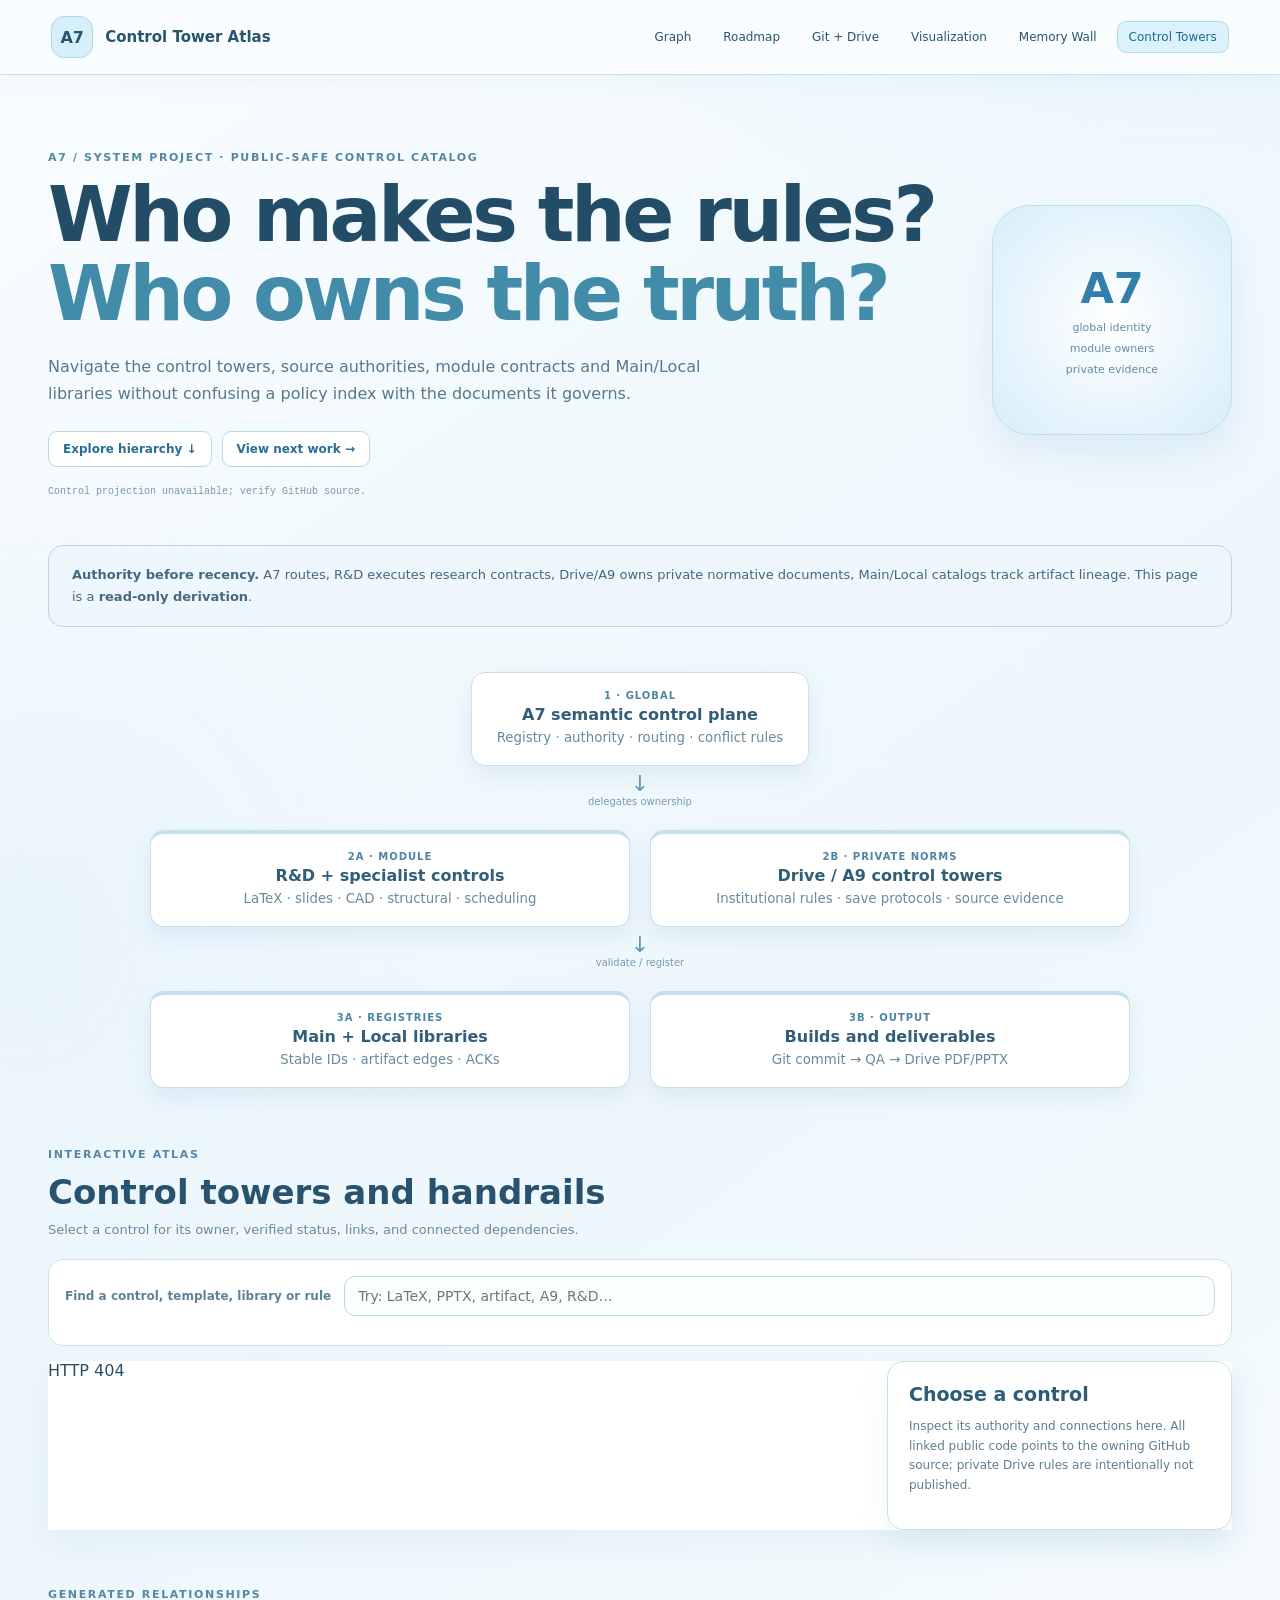
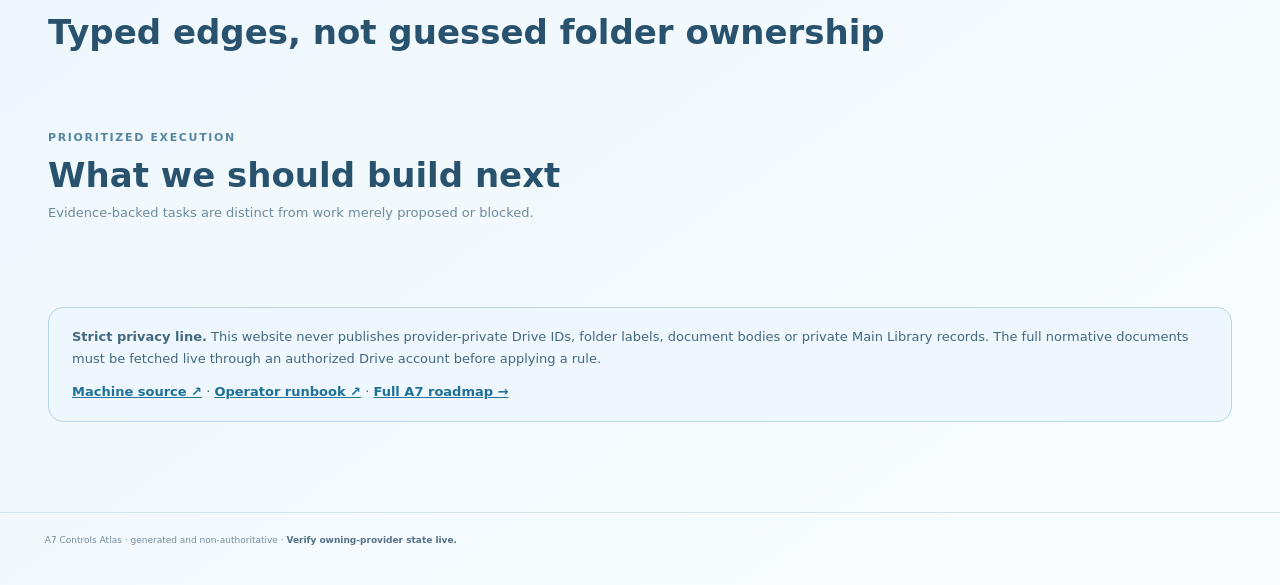
==== commit 83ce2da2: "A7-SEQ-000018: include last-loaded light design + fluffy rocket on all ten pages" ====
--- a/site/control-towers.html
+++ b/site/control-towers.html
@@ -1,7 +1,8 @@
 <!doctype html>
 <html lang="en"><head><meta charset="utf-8"><meta name="viewport" content="width=device-width,initial-scale=1"><meta name="theme-color" content="#eff8fc">
 <title>A7 · Control Tower Navigator</title><meta name="description" content="Evidence-linked public-safe hierarchy: A7 global governance, R&D executable controls, Drive/A9 private authorities, and Main/Local libraries.">
-<link rel="stylesheet" href="assets/styles.css"><link rel="stylesheet" href="assets/sky-theme.css"><link rel="stylesheet" href="assets/control-towers.css"></head>
+<link rel="stylesheet" href="assets/styles.css"><link rel="stylesheet" href="assets/sky-theme.css"><link rel="stylesheet" href="assets/control-towers.css"><link rel="stylesheet" href="assets/a7-unified-theme.css">
+</head>
 <body><header class="ct-top"><a href="./" class="ct-logo"><span>A7</span><strong>Control Tower Atlas</strong></a><nav aria-label="Control tower navigation"><a href="./">Graph</a><a href="roadmap.html">Roadmap</a><a href="governance.html">Git + Drive</a><a href="visualization-workspace.html">Visualization</a><a href="memory-wall.html">Memory Wall</a><a class="current" href="control-towers.html" aria-current="page">Control Towers</a></nav></header>
 <main class="ct-shell"><section class="ct-hero"><div><p class="ct-eyebrow">A7 / SYSTEM PROJECT · PUBLIC-SAFE CONTROL CATALOG</p><h1>Who makes the rules?<br><em>Who owns the truth?</em></h1><p>Navigate the control towers, source authorities, module contracts and Main/Local libraries without confusing a policy index with the documents it governs.</p><div class="ct-quick"><a href="#explore">Explore hierarchy ↓</a><a href="#priorities">View next work →</a></div><small id="ct-metadata">Loading validated machine projection…</small></div><div class="ct-emblem" aria-hidden="true"><span>A7</span><i>global identity</i><i>module owners</i><i>private evidence</i></div></section>
 <section class="ct-boundary"><b>Authority before recency.</b> A7 routes, R&D executes research contracts, Drive/A9 owns private normative documents, Main/Local catalogs track artifact lineage. This page is a <strong>read-only derivation</strong>.</section>
@@ -17,4 +18,5 @@
 <section class="ct-section" id="priorities"><div class="ct-heading"><p>PRIORITIZED EXECUTION</p><h2>What we should build next</h2><span>Evidence-backed tasks are distinct from work merely proposed or blocked.</span></div><div class="ct-plan" id="ct-plan"></div></section>
 <section class="ct-boundary ct-bottom"><strong>Strict privacy line.</strong> This website never publishes provider-private Drive IDs, folder labels, document bodies or private Main Library records. The full normative documents must be fetched live through an authorized Drive account before applying a rule.<p><a href="https://github.com/FabinGurung/JP_A7_System_Registry_and_Knowledge_Graph/blob/main/registry/controls/control-tower-map.json" target="_blank" rel="noreferrer">Machine source ↗</a> · <a href="https://github.com/FabinGurung/JP_A7_System_Registry_and_Knowledge_Graph/blob/main/docs/CONTROL_TOWERS_READ_FIRST.md" target="_blank" rel="noreferrer">Operator runbook ↗</a> · <a href="roadmap.html">Full A7 roadmap →</a></p></section></main>
 <footer><span>A7 Controls Atlas · generated and non-authoritative · <strong>Verify owning-provider state live.</strong></span></footer>
-<script src="assets/control-towers.js" defer></script></body></html>+<script src="assets/control-towers.js" defer></script><script src="assets/fluffy-rocket.js" defer></script>
+</body></html>
--- a/site/assets/a7-unified-theme.css
+++ b/site/assets/a7-unified-theme.css
@@ -0,0 +1,78 @@
+/* A7 Cloud Orbit 2026-10-20. Last-loaded site-only skin; presentation-only. */
+:root{color-scheme:light!important;--a7-bg:#f3faff;--a7-surface:#fff;--a7-tint:#eaf6fc;--a7-ink:#244b64;--a7-muted:#52758a;--a7-border:#c9dfeb;--a7-accent:#267fa8;
+--bg:#f3faff;--bg2:#edf7fc;--panel:#fff;--panel2:#f8fcff;--line:#c9dfeb;--line2:#b6d5e5;--text:#244b64;--muted:#52758a;
+--gx-bg:#f3faff;--gx-pane:#fff;--gx-line:#c9dfeb;--gx-text:#244b64;--gx-muted:#52758a;--gx-blue:#2b91b6;--gx-gold:#9b733b}
+html{color-scheme:light!important;background:var(--a7-bg)!important}
+body,body.galactic-arc,body.standalone-page{color:var(--a7-ink)!important;background:radial-gradient(1000px 560px at 89% -8%,#cfedfb88,transparent 70%),radial-gradient(600px 680px at 2% 43%,#e4f3fbad,transparent 67%),linear-gradient(145deg,#f8fcff 0%,#edf7fc 50%,#fafdff 100%)!important}
+a{color:#1f7198}button,input,select,textarea{font-family:inherit}::selection{background:#c7edfa;color:#173c58}:focus-visible{outline:3px solid #2b8fb9!important;outline-offset:3px}
+body .noise{mix-blend-mode:multiply;opacity:.018}
+body .galaxy-stars{opacity:.18;background-image:radial-gradient(1.5px 1.5px at 20px 35px,#2b8fb980 99%,transparent),radial-gradient(1px 1px at 100px 130px,#7896d480 99%,transparent)!important}
+body .topbar,body .galaxy-header,body .ct-top,body .wall-topbar,body.standalone-page header{background:#fafdffea!important;border-bottom:1px solid var(--a7-border)!important;color:var(--a7-ink)!important;box-shadow:0 4px 23px #6795b112!important;backdrop-filter:blur(13px)}
+body .galaxy-header,body .topbar{z-index:30}
+body .galaxy-logo,body .galaxy-logo strong,body .galaxy-topnav a,body .ct-logo,body .ct-top nav a,body .wall-topbar nav a{color:#28546e!important;text-shadow:none}
+body .galaxy-logo small{color:#698ea3!important}
+body .galaxy-mark,body .brand-mark{color:#1d6488!important;border-color:#a7d1e5!important;background:linear-gradient(145deg,#e8f8ff,#c3e6f7)!important;box-shadow:0 3px 14px #8cc2d33a!important}
+body .galaxy-topnav a:hover,body .galaxy-topnav a.is-current,body .ct-top nav a:hover,body .ct-top nav a.current,body .wall-topbar nav a:hover,body .wall-topbar nav a.active{background:#dbf1fb!important;border-color:#b7d8e8!important;color:#1c6b90!important}
+body .galaxy-topnav a.nav-source{border-color:#bddae8!important;color:#286f91!important;background:#fff}
+body .galactic-arc a{color:#206c93}
+body .galaxy-intro h1,body .ct-hero h1,body .wall-hero h1{color:#234d66!important;text-shadow:none;overflow-wrap:break-word}
+body .galaxy-intro h1 em{color:#3187ab!important;-webkit-text-fill-color:currentColor;background:none!important}
+body .galaxy-intro>p,body .galaxy-inspector>p,body .reveal-lead{color:#55788e}
+body .arc-kicker,body .inspector-class,body .reveal-panel summary small{color:#9b723b}
+body .pulse-dot{background:#f6be81;box-shadow:0 0 8px #e6a266}
+body .arc-meta span{color:#477188;border:1px solid #c8e0ed;background:#fff}
+body .map-stage,body .galaxy-inspector,body .reveal-panel,body .ct-workspace,body .ct-inspector,body .health-card,body .health-debt,body .tip,body .ws-lane,body .ws-panel{color:#294f67;background:#fff!important;border-color:var(--a7-border)!important;box-shadow:0 13px 30px #89b5ca24!important}
+body .map-head,body .map-footer{color:#5c8095}
+body .map-head{border-bottom-color:#d5e5ef}body .map-footer{border-top-color:#d5e5ef}body .map-label{color:#337e9f}
+body .space-field{background:radial-gradient(ellipse 56% 46% at 50% 49%,#c2eaff69,transparent 90%),linear-gradient(#d7e9f37a 1px,transparent 1px),linear-gradient(90deg,#d7e9f37a 1px,transparent 1px),linear-gradient(#fafeff,#eef7fc)!important;background-size:auto,32px 32px,32px 32px,auto}
+body .space-nebula{opacity:.6;background:radial-gradient(ellipse 16% 25% at 17% 32%,#add9f092,transparent 100%),radial-gradient(ellipse 27% 20% at 81% 78%,#bdddf6a0,transparent 100%),radial-gradient(ellipse 18% 30% at 65% 16%,#e3d6f59c,transparent)!important}
+body .space-field:before{opacity:.32;background-image:radial-gradient(1px 1px at 35px 63px,#6caac5 99%,transparent),radial-gradient(1px 1px at 153px 126px,#93b6db 99%,transparent)}
+body .orbit-ring{border-color:#8fc1d89c!important}
+body .flight-lines line{stroke:#86bad4a6}body .flight-lines line.is-selected{stroke:#298cb4!important;filter:drop-shadow(0 0 3px #9edcf3)}
+body .star-node{color:#35627b!important;text-shadow:0 1px 0 #fff!important}
+body .star-node .star-planet{background:linear-gradient(140deg,#c4eaf9,#70b4d6)!important;border-color:#7cb4d3!important;color:#1f5576!important;box-shadow:inset -7px -9px 13px #3d8ab338,0 0 0 4px #fff8,0 5px 15px #6f9bb041!important}
+body .star-node.star-hub .star-planet{background:radial-gradient(circle at 33% 23%,#fff,#a5dbf3 42%,#3987b4 94%)!important;border-color:#62afd1!important;color:#164d70!important;box-shadow:0 0 0 12px #8fd8ef26,0 0 0 26px #7db8d321,0 8px 30px #6ea9ca62!important}
+body .star-node[data-zone="KNOWLEDGE"] .star-planet{background:linear-gradient(145deg,#efe8ff,#b4bee9)!important}
+body .star-node[data-zone="ADJACENT"] .star-planet{background:linear-gradient(145deg,#e8f8eb,#9ed6c0)!important}
+body .star-node[data-zone="ENGINEERING"][data-role="COST_ENGINE"] .star-planet{background:linear-gradient(145deg,#fff0ca,#f1bd80)!important}
+body .star-node:hover .star-planet,body .star-node.is-selected .star-planet{transform:scale(1.13);box-shadow:0 0 0 5px #d4f0fb,0 6px 22px #5aa0c363!important}
+body .star-node.is-selected .star-name{color:#1a638e!important}
+body .planet-loading{color:#567b91}
+body .galaxy-inspector h2,body .reveal-panel summary,body .owner-flow div{color:#274f68!important}
+body .inspector-topline,body .domain-boundary span{color:#6b8598}
+body .signal-tag{background:#e1f5eb;color:#247b63;border-color:#abdbc2}
+body .inspector-emblem{background:linear-gradient(135deg,#eafaff,#aedbed)!important;color:#28658d!important;border-color:#9ecce2!important;box-shadow:0 7px 22px #99bccd48!important}
+body .domain-boundary{background:#f4faff;border-color:#d1e4ef}body .domain-boundary strong{color:#2d5f78}
+body .inspector-links a{background:#287eaa!important;color:#fff!important;border-color:#287eaa!important}
+body .inspector-links a+a{background:#f3faff!important;color:#2d6a8c!important;border-color:#b8d9e9!important}
+body .more-links a{background:#f4fbff;color:#2b6b89;border-color:#d0e5ef}
+body .galaxy-inspector p.inspector-caveat{color:#748da0;border-color:#d9e6ef}
+body .reveal-panel summary{border-color:#d6e8f0!important}body .reveal-panel summary .chevron{color:#488fb1}
+body .owner-flow div{background:#f4faff;border-color:#cbe1ec}body .owner-flow div small{color:#607f94}body .owner-flow>span{color:#98713b}
+body .ownership-table-wrap{border-color:#d1e3eb}body .ownership-table th,body .ownership-table td{border-bottom-color:#dceaf2}
+body .ownership-table thead{background:#e9f5fc;color:#386783}body .ownership-table tbody th{color:#896a39}body .ownership-table td{color:#436a81}
+body .principle-note{background:#f3f9fe;color:#52778d;border-color:#e4b26e}
+body .archive-links a{color:#2d7597;background:#f6fbfe;border-color:#c5dfe9}
+body .galaxy-error{background:#fff5f4;color:#934e51;border-color:#deb2b4}
+body .galaxy-footer{border-top-color:#d5e5ec;color:#6c8b9e}body .galaxy-footer a{color:#266e94}
+body .health-banner,body .notice-board{background-color:#f8fcff}
+body .health-header h1,body .ct-heading h2,body .guide-hero h1{color:#28526d}
+body .ct-level,body .ct-card,body .ct-edge,body .ct-step,body .card,body .panel{border-color:var(--a7-border)!important;background:#fff!important}
+body .ghost-link,body .ws-pinned-link,body .health-nav a{color:#276f92!important;background:#fff!important;border-color:#c5e1ec!important}
+body .ws-pinned-link:hover,body .ghost-link:hover{background:#eaf6fc!important}
+body .ws-principle,body .ws-home-pin,body .ws-footer-rule{background:#eef8fd!important;border-color:#c6e0eb!important}
+body .ws-pipeline>div{background:#fff!important;border-color:#c6deeb!important}
+body.standalone-page .card,body.standalone-page .metric{background:#fff!important;color:#315973!important;border-color:var(--a7-border)!important}
+body.standalone-page h1,body.standalone-page h2,body.standalone-page h3{color:#294e65!important}
+body.standalone-page .card p{color:#59788a}body.standalone-page .dim{color:#577b91}
+body.standalone-page .notice{background:#fff7e8;color:#725d3e;border-color:#ddb479}
+body.standalone-page .tag{background:#eaf6fd;color:#336f91;border-color:#c6dfec}
+body .guide-hero,body .ct-hero{background-color:transparent}
+body .reveal-panel[style]{background:#fff!important}
+body .reveal-panel h2[style],body .reveal-panel p[style]{color:#385d76!important}
+body .reveal-panel p[style*="#d9b78a"]{color:#8b6a3d!important}
+.a7-rocket-mascot{position:fixed;left:0;top:0;width:clamp(68px,7.5vw,105px);height:auto;z-index:24;pointer-events:none;user-select:none;opacity:0;will-change:transform,opacity;contain:layout paint;filter:drop-shadow(0 9px 12px #5d97b84d)}
+.a7-rocket-mascot img{display:block;width:100%;height:auto;pointer-events:none}
+@media(max-width:640px){.a7-rocket-mascot{width:64px;z-index:19}}
+@media(prefers-reduced-motion:reduce){.a7-rocket-mascot{display:none!important}.galaxy-stars,.pulse-dot,.orbit-ring,.star-node .star-planet{animation:none!important;transition:none!important}}
+@media print{.a7-rocket-mascot{display:none!important}body,body.galactic-arc{background:#fff!important}}
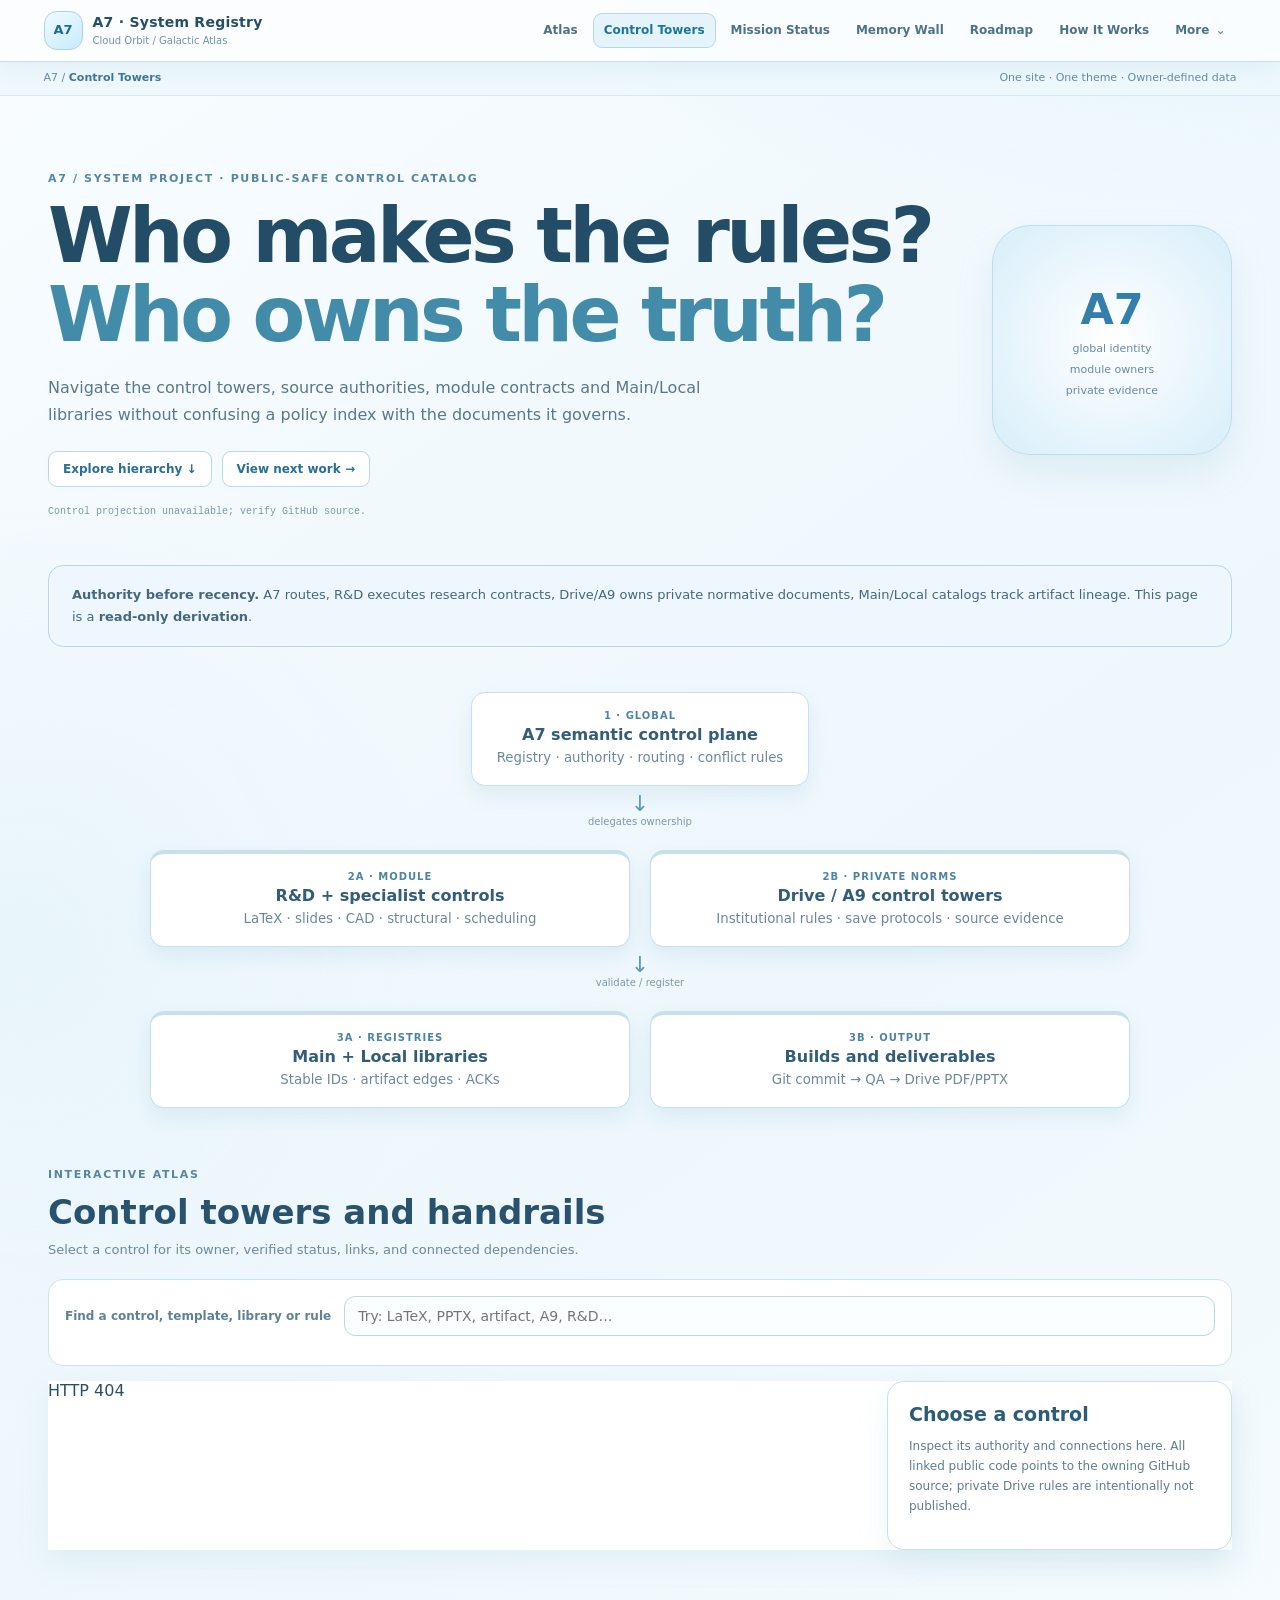
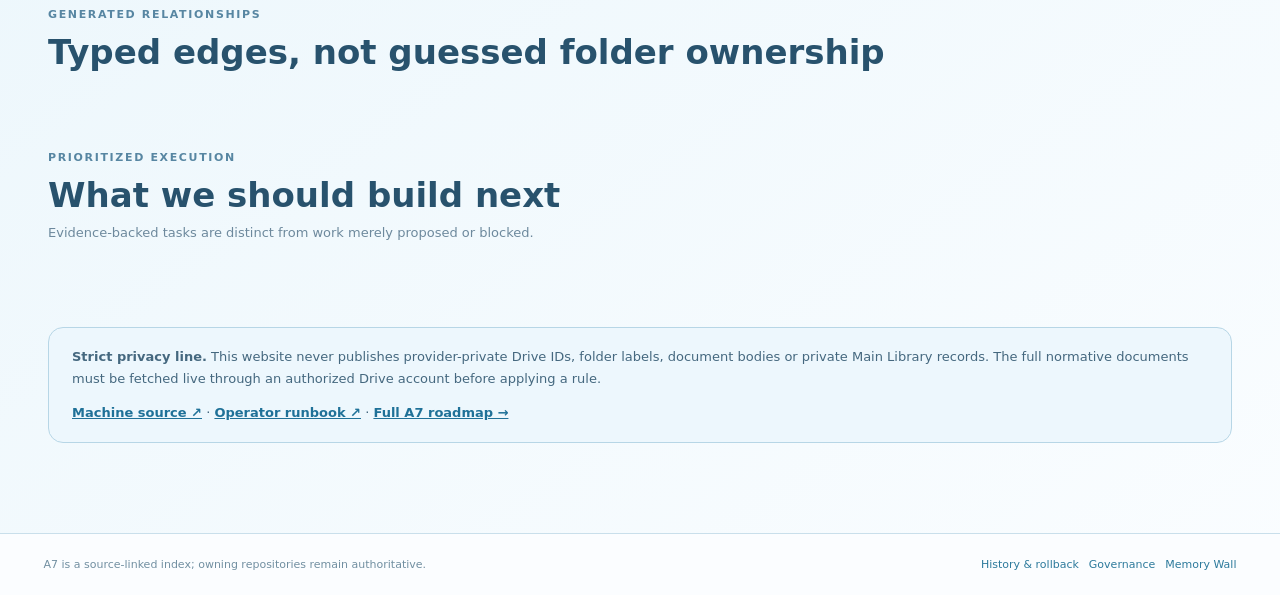
==== commit 758bb54c: "A7-SEQ-000019: unify eleven page shells, relocate visualization and retire redundant top-level archi" ====
--- a/site/control-towers.html
+++ b/site/control-towers.html
@@ -2,8 +2,10 @@
 <html lang="en"><head><meta charset="utf-8"><meta name="viewport" content="width=device-width,initial-scale=1"><meta name="theme-color" content="#eff8fc">
 <title>A7 · Control Tower Navigator</title><meta name="description" content="Evidence-linked public-safe hierarchy: A7 global governance, R&D executable controls, Drive/A9 private authorities, and Main/Local libraries.">
 <link rel="stylesheet" href="assets/styles.css"><link rel="stylesheet" href="assets/sky-theme.css"><link rel="stylesheet" href="assets/control-towers.css"><link rel="stylesheet" href="assets/a7-unified-theme.css">
+<link rel="stylesheet" href="assets/a7-site-shell.css">
+<script src="assets/a7-site-shell.js" defer></script>
 </head>
-<body><header class="ct-top"><a href="./" class="ct-logo"><span>A7</span><strong>Control Tower Atlas</strong></a><nav aria-label="Control tower navigation"><a href="./">Graph</a><a href="roadmap.html">Roadmap</a><a href="governance.html">Git + Drive</a><a href="visualization-workspace.html">Visualization</a><a href="memory-wall.html">Memory Wall</a><a class="current" href="control-towers.html" aria-current="page">Control Towers</a></nav></header>
+<body><header class="ct-top"><a href="./" class="ct-logo"><span>A7</span><strong>Control Tower Atlas</strong></a><nav aria-label="Control tower navigation"><a href="./">Graph</a><a href="roadmap.html">Roadmap</a><a href="governance.html">Git + Drive</a><a href="memory-wall.html#visualization-reminders">Visualization posters</a><a href="memory-wall.html">Memory Wall</a><a class="current" href="control-towers.html" aria-current="page">Control Towers</a></nav></header>
 <main class="ct-shell"><section class="ct-hero"><div><p class="ct-eyebrow">A7 / SYSTEM PROJECT · PUBLIC-SAFE CONTROL CATALOG</p><h1>Who makes the rules?<br><em>Who owns the truth?</em></h1><p>Navigate the control towers, source authorities, module contracts and Main/Local libraries without confusing a policy index with the documents it governs.</p><div class="ct-quick"><a href="#explore">Explore hierarchy ↓</a><a href="#priorities">View next work →</a></div><small id="ct-metadata">Loading validated machine projection…</small></div><div class="ct-emblem" aria-hidden="true"><span>A7</span><i>global identity</i><i>module owners</i><i>private evidence</i></div></section>
 <section class="ct-boundary"><b>Authority before recency.</b> A7 routes, R&D executes research contracts, Drive/A9 owns private normative documents, Main/Local catalogs track artifact lineage. This page is a <strong>read-only derivation</strong>.</section>
 <section class="ct-flow" aria-label="Control hierarchy from master to artifacts">
--- a/site/assets/a7-unified-theme.css
+++ b/site/assets/a7-unified-theme.css
@@ -1,5 +1,5 @@
 /* A7 Cloud Orbit 2026-10-20. Last-loaded site-only skin; presentation-only. */
-:root{color-scheme:light!important;--a7-bg:#f3faff;--a7-surface:#fff;--a7-tint:#eaf6fc;--a7-ink:#244b64;--a7-muted:#52758a;--a7-border:#c9dfeb;--a7-accent:#267fa8;
+:root{color-scheme:light!important;--a7-surface:#ffffff;--a7-bg:#f3faff;--a7-surface:#fff;--a7-tint:#eaf6fc;--a7-ink:#244b64;--a7-muted:#52758a;--a7-border:#c9dfeb;--a7-accent:#267fa8;
 --bg:#f3faff;--bg2:#edf7fc;--panel:#fff;--panel2:#f8fcff;--line:#c9dfeb;--line2:#b6d5e5;--text:#244b64;--muted:#52758a;
 --gx-bg:#f3faff;--gx-pane:#fff;--gx-line:#c9dfeb;--gx-text:#244b64;--gx-muted:#52758a;--gx-blue:#2b91b6;--gx-gold:#9b733b}
 html{color-scheme:light!important;background:var(--a7-bg)!important}
--- a/site/assets/a7-site-shell.css
+++ b/site/assets/a7-site-shell.css
@@ -0,0 +1,33 @@
+/* A7 Unified Site Shell — consistent identity & navigation; core engines untouched. */
+:root{--a7-shell-ink:#244b64;--a7-shell-muted:#5c7c90;--a7-shell-line:#c9dfeb;--a7-shell-blue:#267fa8}
+.a7-shell-header{position:sticky;top:0;z-index:45;display:flex;align-items:center;justify-content:space-between;gap:14px;flex-wrap:wrap;padding:11px clamp(16px,3.4vw,54px);background:#fbfdffed;color:var(--a7-shell-ink);border-bottom:1px solid var(--a7-shell-line);box-shadow:0 5px 22px #77afc11f;backdrop-filter:blur(17px);font:13px/1.45 system-ui,sans-serif}
+.a7-shell-header *{box-sizing:border-box}
+.a7-shell-brand{display:flex;align-items:center;gap:10px;text-decoration:none!important;color:var(--a7-shell-ink)!important}
+.a7-shell-emblem{display:grid;place-items:center;background:linear-gradient(145deg,#f1fbff,#c8eafb);border:1px solid #a7d5e8;border-radius:13px;height:39px;width:39px;font-weight:900;color:#1e6c93;flex:0 0 39px}
+.a7-shell-brand strong,.a7-shell-brand small{display:block}.a7-shell-brand strong{font-size:14px;letter-spacing:.018em;color:#264e65}.a7-shell-brand small{color:#7195a7;font-size:10px;margin-top:2px}
+.a7-shell-nav{display:flex;gap:4px;align-items:center;flex-wrap:wrap;justify-content:flex-end}
+.a7-shell-nav>a,.a7-shell-more>summary{list-style:none;display:inline-block;text-decoration:none;color:#4c7389!important;padding:8px 10px;border-radius:9px;border:1px solid transparent;background:transparent;font:650 12px/1.4 system-ui,sans-serif;white-space:nowrap;cursor:pointer}
+.a7-shell-nav a:hover,.a7-shell-more summary:hover,.a7-shell-nav a[aria-current="page"]{background:#e5f4fb;color:#1e769b!important;border-color:#b5d8e9}
+.a7-shell-more{position:relative}.a7-shell-more summary::-webkit-details-marker{display:none}.a7-shell-more summary:after{content:"⌄";margin-left:6px;color:#6d96ac}
+.a7-shell-menu{position:absolute;right:0;top:calc(100% + 6px);min-width:210px;background:#fff;border:1px solid #c6dfeb;border-radius:12px;box-shadow:0 14px 36px #6e9db52e;padding:7px;display:grid;gap:4px;z-index:60}
+.a7-shell-menu a{display:block;color:#426b82!important;text-decoration:none;padding:9px 11px;border-radius:8px;font:650 12px/1.5 system-ui,sans-serif}
+.a7-shell-menu a[aria-current="page"]{background:#e4f4fb}
+.a7-shell-context{display:flex;align-items:center;gap:10px;justify-content:space-between;flex-wrap:wrap;background:#edf8fdec;border-bottom:1px solid #d8e9f1;padding:8px clamp(17px,3.4vw,54px);font:11px/1.5 system-ui,sans-serif;color:#668aa0;position:relative;z-index:3}
+.a7-shell-context b{font-size:11px;color:#3e7694;font-weight:750}.a7-shell-context a{color:#2f7f9f;text-decoration:none}
+.a7-shell-footer{display:flex;justify-content:space-between;align-items:center;flex-wrap:wrap;gap:10px;padding:22px clamp(17px,3.4vw,54px);background:#fbfdff;border-top:1px solid #c9dfeb;font:11px/1.6 system-ui,sans-serif;color:#718fa1;position:relative;z-index:3}
+.a7-shell-footer a{color:#2d7a9c;text-decoration:none;margin-left:10px}
+.a7-shell-archive-chip{font-size:10px;color:#856842;border:1px solid #e9d8b9;border-radius:7px;background:#fff8ec;padding:4px 8px}
+body.a7-shell-ready>.galaxy-header,body.a7-shell-ready>.ct-top,body.a7-shell-ready>.wall-topbar,
+body.a7-shell-ready>.topbar:not(:has(#searchButton)),body.a7-shell-ready.standalone-page>header:not(.a7-shell-header),
+body.a7-shell-ready .health-nav{display:none!important}
+/* Old dashboard has a unique working search function: retain it as a slim toolrail. */
+body.a7-shell-ready>.topbar:has(#searchButton){position:relative;top:auto;height:auto;min-height:42px;padding:7px clamp(17px,3.4vw,54px);background:#f1f9fe!important;border-bottom:1px solid #d0e5f0!important;justify-content:flex-end}
+body.a7-shell-ready>.topbar:has(#searchButton)>.brand,body.a7-shell-ready>.topbar:has(#searchButton) .top-actions>a{display:none!important}
+body.a7-shell-ready>.topbar:has(#searchButton) .top-actions{display:flex;justify-content:flex-end;flex:1;gap:9px}
+body.a7-shell-ready>.galaxy-footer,body.a7-shell-ready>.wall-footer,body.a7-shell-ready main>.wall-footer,
+body.a7-shell-ready>.ct-shell+footer,body.a7-shell-ready>.topbar:not(:has(#searchButton))+main+footer{display:none!important}
+body.a7-shell-ready.a7-archived>.topbar:has(#searchButton)~footer{display:flex!important;background:#f8fcff;color:#587d92;padding:12px clamp(17px,3.4vw,54px);font-size:11px}
+body.a7-shell-ready .galaxy-shell,body.a7-shell-ready .ct-shell,body.a7-shell-ready .wall-main,body.a7-shell-ready .health{font-family:system-ui,-apple-system,"Segoe UI",sans-serif}
+body.a7-shell-ready .galaxy-intro h1,body.a7-shell-ready .ct-hero h1,body.a7-shell-ready .wall-hero h1{letter-spacing:-.047em}
+@media(max-width:850px){.a7-shell-header{align-items:flex-start}.a7-shell-nav{justify-content:flex-start;width:100%;overflow-x:auto;flex-wrap:nowrap;padding:3px 0 5px}.a7-shell-nav>a,.a7-shell-more>summary{font-size:11px;padding:7px 8px}.a7-shell-more{position:static}.a7-shell-menu{right:10px;left:auto;top:auto;min-width:200px}.a7-shell-footer a{margin-left:6px}}
+@media print{.a7-shell-header,.a7-shell-context,.a7-shell-footer{display:none!important}}
